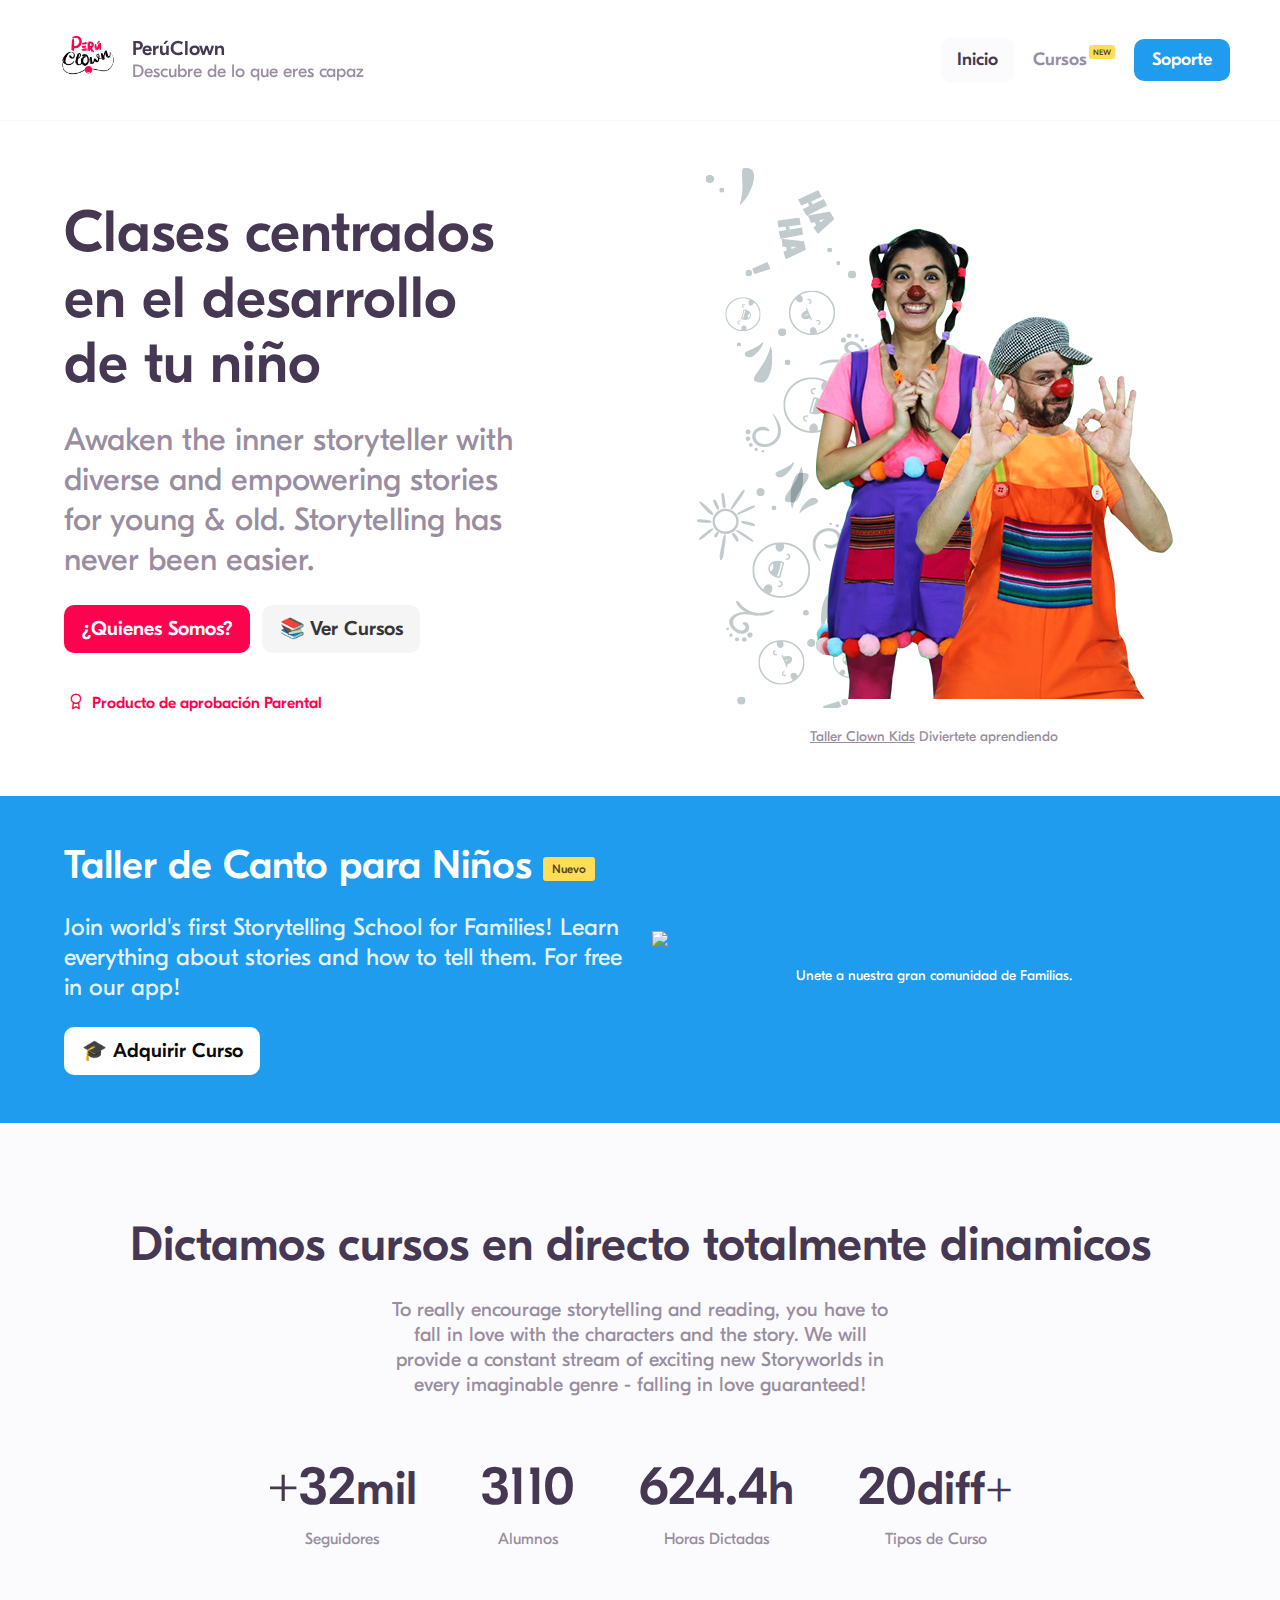
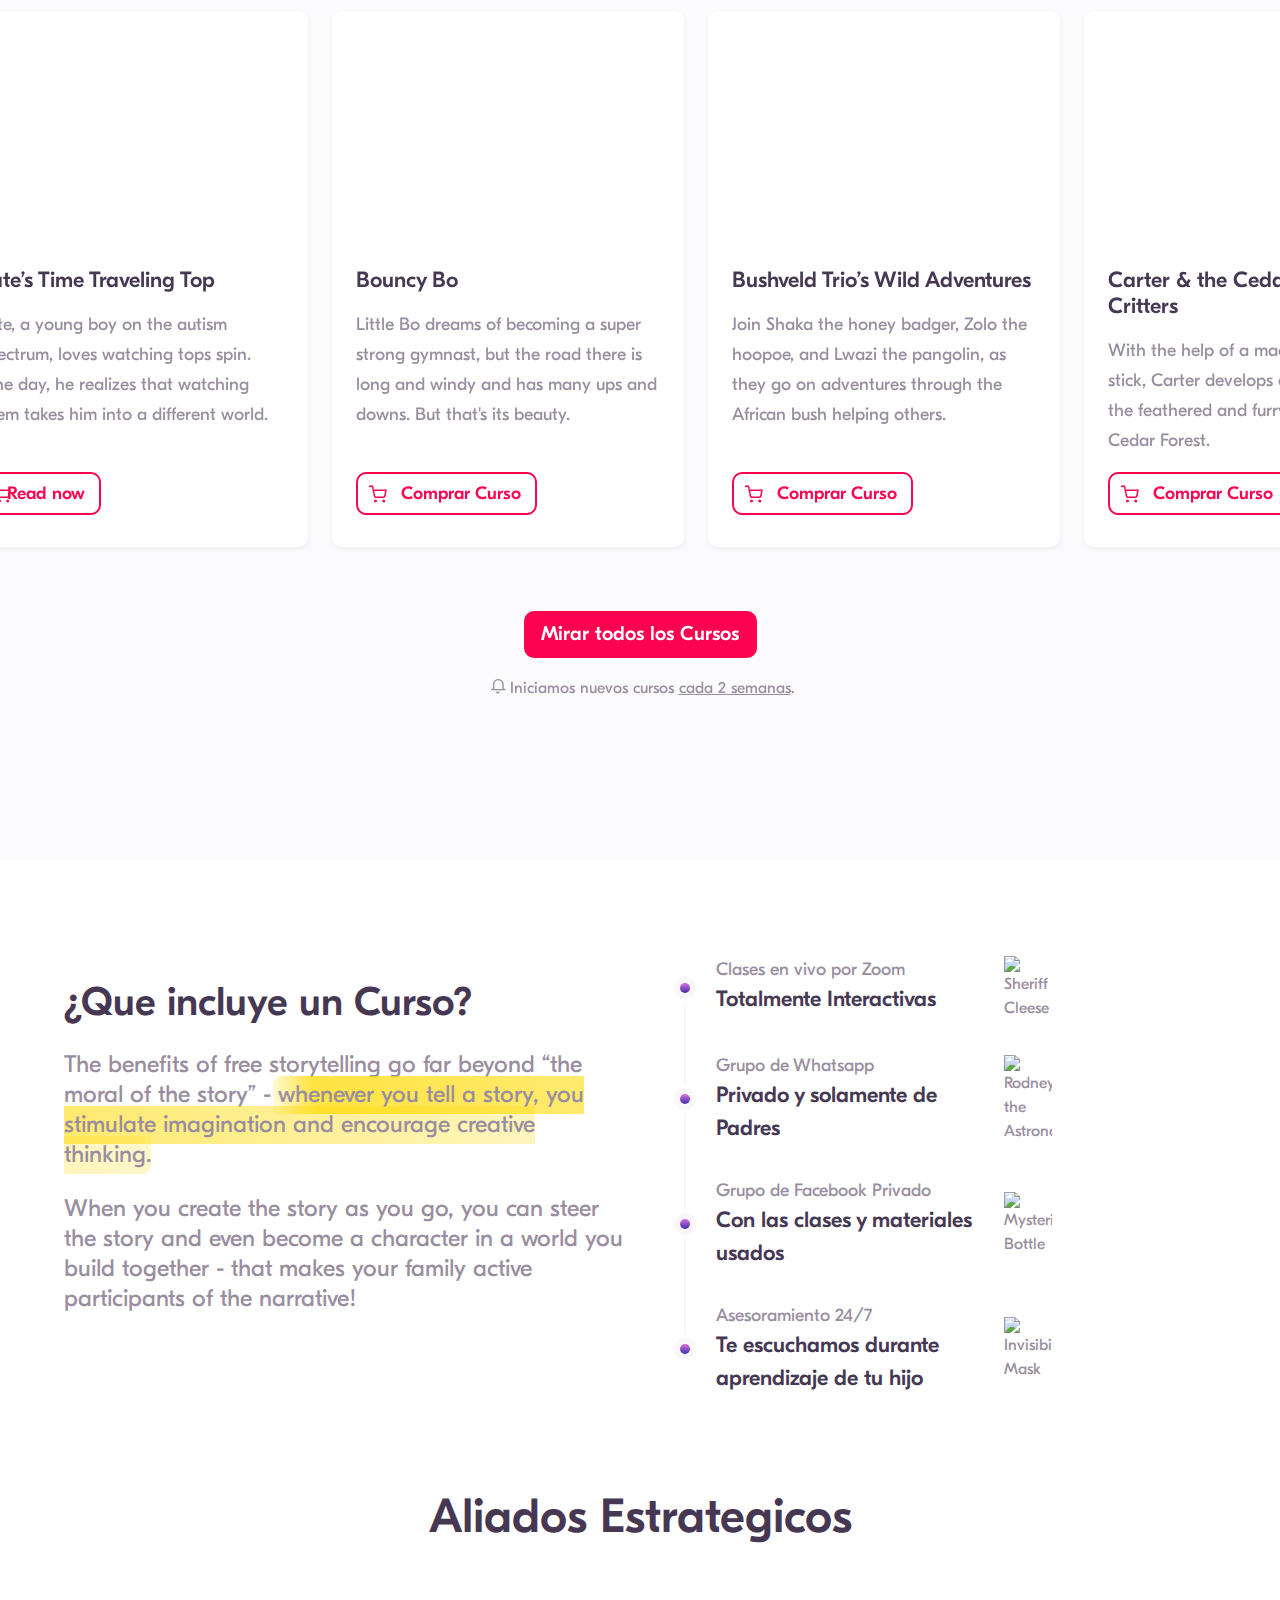
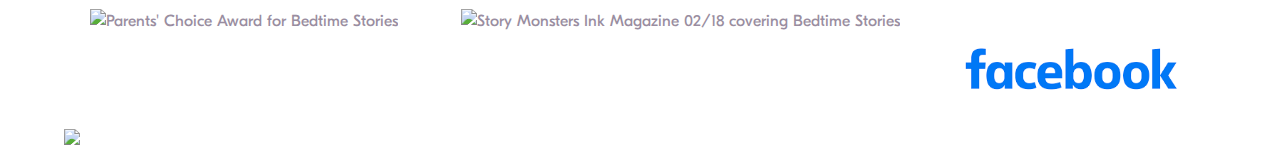
==== index.html @ 5231a55d "Peruclown Web Design 2" ====
<!DOCTYPE html>
<html lang="en">

<head>
    <meta charset="UTF-8">
    <meta name="viewport" content="width=device-width, initial-scale=1.0">
    <title>Document</title>
    <script defer src="https://use.fontawesome.com/releases/v5.14.0/js/all.js"></script>
    <link rel="stylesheet" href="https://cdn.jsdelivr.net/npm/bulma@0.9.1/css/bulma.min.css">
    <link rel="stylesheet" href="application-11ce26b2.css">
    <script dfer src="app.js"></script>
</head>

<body style="overflow-x:hidden;">
    <div class="app-container">
        <header class="app-header">
            <nav class="navbar">
                <div class="container">
                    <div class="navbar-brand">
                        <div class="navbar-item">
                            <a class="brand" href="/">
                                <div class="brand-icon">
                                    <img role="presentation" src="/lg2.png">
                                </div>
                                <div class="brand-content">
                                    <div class="brand-title">PerúClown</div>
                                    <div class="brand-subtitle">Descubre de lo que eres capaz</div>
                                </div>
                            </a>
                        </div>
                        <div class="navbar-burger burger" data-target="mainNav">
                            <span></span>
                            <span></span>
                            <span></span>
                        </div>
                    </div>
                    <div class="navbar-menu" id="mainNav">
                        <div class="navbar-end">
                            <a href="/" class="navbar-item is-active">Inicio</a>
                            <a class="navbar-item" style="margin-right: 30px;">Cursos
                                <span class="tag is-warning is-micro is-uppercase">New</span>
                            </a>
                            <a class="navbar-item button is-info">Soporte</a>
                        </div>
                    </div>
                </div>
            </nav>
        </header>
        <main class="app-content">
            <section class="section is-hero">
                <div class="container">
                    <div class="columns is-vcentered">
                        <div class="column is-6 is-5-fullhd is-offset-1-fullhd">
                            <div class="section-header">
                                <h1 class="title is-spaced">
                                    Clases centrados en el desarrollo
                                    <span class="is-hidden-touch"><br></span>
                                    de tu niño
                                </h1>
                                <h2 class="subtitle is-3">
                                    Awaken the inner storyteller with diverse and empowering stories for young & old.
                                    Storytelling has never been easier.
                                </h2>
                                <div class="field is-grouped">
                                    <div class="control">
                                        <a class="button is-primary is-medium" href="#">¿Quienes Somos?</a>
                                    </div>
                                    <div class="control">
                                        <a class="button is-light is-medium" href="/cursos">📚 Ver Cursos</a>
                                    </div>
                                </div>
                                <hr class="spacer is-1-5">
                                <a class="has-tint has-text-weight-semibold" target="_blank">
                                    <i class="icon icon-award"></i>
                                    <span>Producto de aprobación Parental</span>
                                </a>
                            </div>
                        </div>
                        <div class="column is-6">
                            <div class="section-media">
                                <img role="presentation"
                                    src="/imgs.png">
                                <p>
                                    <small>
                                        <a>
                                            <u>Taller Clown Kids</u>
                                        </a>
                                        Diviertete aprendiendo
                                    </small>
                                </p>
                            </div>
                        </div>

                    </div>
                </div>
            </section>
            <section class="hero section is-her is-info">
                <div class="container">
                    <div class="columns is-vcentered">
                        <div class="column is-6 is-5-fullhd is-offset-1-fullhd">
                            <div class="section-header">
                                <h2 class="title is-2 is-spaced">
                                    Taller de Canto para Niños
                                    <span class="tag is-warning">Nuevo</span>
                                </h2>
                                <h2 class="subtitle is-4">
                                    Join world's first Storytelling School for Families! Learn everything about stories
                                    and how to tell them. For free in our app!
                                </h2>
                                <div class="field is-grouped">
                                    <div class="control">
                                        <a class="button is-white is-medium" href="/school">🎓 Adquirir Curso</a>
                                    </div>
                                </div>
                            </div>
                        </div>
                        <div class="column is-6">
                            <div class="section-media">
                                <img class="full-width" role="presentation"
                                    src="https://getbedtimestories.com/assets/images/school/school-933bc224.svg?1588602936">
                                <p style="text-align: center;"> <small>Unete a nuestra gran comunidad de
                                        Familias.</small> </p>
                            </div>
                        </div>
                    </div>
                </div>
            </section>
            <section class="section is-library-teaser has-background is-medium">
                <div class="container">
                    <div class="section-header has-text-centered">
                        <h2 class="title is-1 is-spaced">
                            Dictamos cursos en directo totalmente dinamicos </h2>
                        <h3 class="subtitle is-5">
                            To really encourage storytelling and reading,
                            you have to fall in love with the characters and
                            the story. We will provide a constant stream of
                            exciting new Storyworlds in every imaginable genre
                            - falling in love guaranteed! </h3>
                        <div class="counter">
                            <div class="counter-item">
                                <div class="counter-number"> +32<small>mil</small>
                                </div>
                                <div class="counter-label"> Seguidores </div>
                            </div>
                            <div class="counter-item">
                                <div class="counter-number"> 3110<small></small>
                                </div>
                                <div class="counter-label"> Alumnos </div>
                            </div>
                            <div class="counter-item">
                                <div class="counter-number"> 624.4<small>h</small>
                                </div>
                                <div class="counter-label"> Horas Dictadas

                                </div>
                            </div>
                            <div class="counter-item">
                                <div class="counter-number"> 20<small>diff+</small>
                                </div>
                                <div class="counter-label">
                                    Tipos de Curso </div>
                            </div>
                        </div>
                    </div>
                </div>
                <div class="container is-fluid">
                    <div class="section-body" style="transform: translateX(-1.98977%);">
                        <div class="is-hidden-tablet">
                            <div class="columns is-mobile">
                                <div class="column is-6 is-flex">
                                    <div class="card is-storyworld">
                                        <a href="/library/tate-s-time-traveling-top" class="card-header">
                                            <div class="card-image"
                                                style="background-image: url(/assets/images/uploads/story_world/cover/20/large_3b710db6-f1d3-431b-afe0-ab6e51bfa0b5-bcea49c8.jpg?1588602936); ">
                                            </div>
                                        </a>
                                        <div class="card-body">
                                            <a href="/library/tate-s-time-traveling-top">
                                                <div class="card-title"> Tate’s Time Traveling Top </div>
                                            </a> </div>
                                    </div>
                                </div>
                                <div class="column is-6 is-flex">
                                    <div class="card is-storyworld">
                                        <a href="/library/bouncy-bo" class="card-header">
                                            <div class="card-image"
                                                style="background-image: url(/assets/images/uploads/story_world/cover/29/large_56d2be29-80c8-424d-9899-5e03bf65a1cd-10005b82.jpg?1588602936); ">
                                            </div>
                                        </a>
                                        <div class="card-body"> <a href="/library/bouncy-bo">
                                                <div class="card-title"> Bouncy Bo </div>
                                            </a> </div>
                                    </div>
                                </div>
                                <div class="column is-6 is-flex">
                                    <div class="card is-storyworld"> <a href="/library/bushveld-trio-s-wild-adventures"
                                            class="card-header">
                                            <div class="card-image"
                                                style="background-image: url(/assets/images/uploads/story_world/cover/27/large_5ef49b88-601b-4a44-bec7-4fd40db8c8ff-1f8c86fc.jpg?1588602936); ">
                                            </div>
                                        </a>
                                        <div class="card-body"> <a href="/library/bushveld-trio-s-wild-adventures">
                                                <div class="card-title"> Bushveld
                                                    Trio’s Wild Adventures </div>
                                            </a> </div>
                                    </div>
                                </div>
                                <div class="column is-6 is-flex">
                                    <div class="card is-storyworld"> <a href="/library/carter-the-cedar-forest-critters"
                                            class="card-header">
                                            <div class="card-image"
                                                style="background-image: url(/assets/images/uploads/story_world/cover/11/large_990b6d82-b572-43ac-9742-6fe6a1ee1e07-dffc86d0.jpg?1588602936); ">
                                            </div>
                                        </a>
                                        <div class="card-body"> <a href="/library/carter-the-cedar-forest-critters">
                                                <div class="card-title"> Carter &amp;
                                                    the Cedar Forest Critters </div>
                                            </a> </div>
                                    </div>
                                </div>
                                <div class="column is-6 is-flex">
                                    <div class="card is-storyworld"> <a href="/library/rowena-the-witch-doctor"
                                            class="card-header">
                                            <div class="card-image"
                                                style="background-image: url(/assets/images/uploads/story_world/cover/10/large_65e17b11-398b-4bba-bbae-2a9675b7e460-3f6a4168.jpg?1588602937); ">
                                            </div>
                                        </a>
                                        <div class="card-body"> <a href="/library/rowena-the-witch-doctor">
                                                <div class="card-title"> Rowena the
                                                    Witch Doctor </div>
                                            </a> </div>
                                    </div>
                                </div>
                                <div class="column is-6 is-flex">
                                    <div class="card is-storyworld"> <a href="/library/nikki-the-long-lost-treasure"
                                            class="card-header">
                                            <div class="card-image"
                                                style="background-image: url(/assets/images/uploads/story_world/cover/6/large_5b45e687-80f9-41a3-b57e-35d55147742a-44352848.jpg?1588602937); ">
                                            </div>
                                        </a>
                                        <div class="card-body"> <a href="/library/nikki-the-long-lost-treasure">
                                                <div class="card-title"> Nikki &amp;
                                                    the Long Lost Treasure </div>
                                            </a> </div>
                                    </div>
                                </div>
                                <div class="column is-6 is-flex">
                                    <div class="card is-storyworld"> <a href="/library/brenda-and-her-big-dog-duke"
                                            class="card-header">
                                            <div class="card-image"
                                                style="background-image: url(/assets/images/uploads/story_world/cover/18/large_ed44870a-9fd0-4bd9-8add-69da0aa1b52b-00a0bbdb.jpg?1588602937); ">
                                            </div>
                                        </a>
                                        <div class="card-body"> <a href="/library/brenda-and-her-big-dog-duke">
                                                <div class="card-title"> Brenda and her
                                                    Big Dog Duke </div>
                                            </a> </div>
                                    </div>
                                </div>
                                <div class="column is-6 is-flex">
                                    <div class="card is-storyworld"> <a href="/library/karlotta-the-knight"
                                            class="card-header">
                                            <div class="card-image"
                                                style="background-image: url(/assets/images/uploads/story_world/cover/2/large_a9ff10d3-a8c7-415f-9a54-ed318874e4b6-a5f5ed13.jpg?1588602937); ">
                                            </div>
                                        </a>
                                        <div class="card-body"> <a href="/library/karlotta-the-knight">
                                                <div class="card-title"> Karlotta the
                                                    Knight </div>
                                            </a> </div>
                                    </div>
                                </div>
                            </div>
                        </div>
                        <div class="is-hidden-mobile">
                            <div class="columns">
                                <div class="column is-5-tablet is-4-desktop is-3-fullhd is-flex">
                                    <div class="card is-storyworld"> <a href="/library/tate-s-time-traveling-top"
                                            class="card-header">
                                            <div class="card-image"
                                                style="background-image: url(/assets/images/uploads/story_world/cover/20/large_3b710db6-f1d3-431b-afe0-ab6e51bfa0b5-bcea49c8.jpg?1588602937); ">
                                            </div>
                                        </a>
                                        <div class="card-body"> <a href="/library/tate-s-time-traveling-top">
                                                <div class="card-title"> Tate’s
                                                    Time Traveling Top </div>
                                            </a>
                                            <div class="card-description">
                                                <p>Tate, a young boy on the
                                                    autism spectrum, loves
                                                    watching tops spin. One
                                                    day, he realizes that
                                                    watching them takes him
                                                    into a different world.</p>
                                            </div>
                                        </div>
                                        <div class="card-footer"> <a class="button is-primary is-outlined"
                                                href="/library/tate-s-time-traveling-top"><i class="icon icon-shopping-cart"></i>Read
                                                now</a> </div>
                                    </div>
                                </div>
                                <div class="column is-5-tablet is-4-desktop is-3-fullhd is-flex">
                                    <div class="card is-storyworld"> <a href="/library/bouncy-bo" class="card-header">
                                            <div class="card-image"
                                                style="background-image: url(/assets/images/uploads/story_world/cover/29/large_56d2be29-80c8-424d-9899-5e03bf65a1cd-10005b82.jpg?1588602937); ">
                                            </div>
                                        </a>
                                        <div class="card-body"> <a href="/library/bouncy-bo">
                                                <div class="card-title"> Bouncy
                                                    Bo </div>
                                            </a>
                                            <div class="card-description">
                                                <p>Little Bo dreams of becoming
                                                    a super strong gymnast, but
                                                    the road there is long and
                                                    windy and has many ups and
                                                    downs. But that's its
                                                    beauty.</p>
                                            </div>
                                        </div>
                                        <div class="card-footer"> <a class="button is-primary is-outlined"
                                            href="/library/bushveld-trio-s-wild-adventures"><i class="icon icon-shopping-cart" style="margin-right: 10px;"></i> Comprar Curso</a> </div>
                                   </div>
                                </div>
                                <div class="column is-5-tablet is-4-desktop is-3-fullhd is-flex">
                                    <div class="card is-storyworld"> <a href="/library/bushveld-trio-s-wild-adventures"
                                            class="card-header">
                                            <div class="card-image"
                                                style="background-image: url(/assets/images/uploads/story_world/cover/27/large_5ef49b88-601b-4a44-bec7-4fd40db8c8ff-1f8c86fc.jpg?1588602937); ">
                                            </div>
                                        </a>
                                        <div class="card-body"> <a href="/library/bushveld-trio-s-wild-adventures">
                                                <div class="card-title">
                                                    Bushveld Trio’s Wild
                                                    Adventures </div>
                                            </a>
                                            <div class="card-description">
                                                <p>Join Shaka the honey badger,
                                                    Zolo the hoopoe, and Lwazi
                                                    the pangolin, as they go on
                                                    adventures through the
                                                    African bush helping
                                                    others.</p>
                                            </div>
                                        </div>
                                        <div class="card-footer"> <a class="button is-primary is-outlined"
                                                href="/library/bushveld-trio-s-wild-adventures"><i class="icon icon-shopping-cart" style="margin-right: 10px;"></i> Comprar Curso</a> </div>
                                    </div>
                                </div>
                                <div class="column is-5-tablet is-4-desktop is-3-fullhd is-flex">
                                    <div class="card is-storyworld"> <a href="/library/carter-the-cedar-forest-critters"
                                            class="card-header">
                                            <div class="card-image"
                                                style="background-image: url(/assets/images/uploads/story_world/cover/11/large_990b6d82-b572-43ac-9742-6fe6a1ee1e07-dffc86d0.jpg?1588602937); ">
                                            </div>
                                        </a>
                                        <div class="card-body"> <a href="/library/carter-the-cedar-forest-critters">
                                                <div class="card-title"> Carter
                                                    &amp; the Cedar Forest
                                                    Critters </div>
                                            </a>
                                            <div class="card-description">
                                                <p>With the help of a magical
                                                    walking stick, Carter
                                                    develops a friendship with
                                                    the feathered and furry
                                                    critters of Cedar Forest.
                                                </p>
                                            </div>
                                        </div>
                                        <div class="card-footer"> <a class="button is-primary is-outlined"
                                            href="/library/bushveld-trio-s-wild-adventures"><i class="icon icon-shopping-cart" style="margin-right: 10px;"></i> Comprar Curso</a> </div>
                                </div>
                                </div>
                                <div class="column is-5-tablet is-4-desktop is-3-fullhd is-flex">
                                    <div class="card is-storyworld"> <a href="/library/rowena-the-witch-doctor"
                                            class="card-header">
                                            <div class="card-image"
                                                style="background-image: url(/assets/images/uploads/story_world/cover/10/large_65e17b11-398b-4bba-bbae-2a9675b7e460-3f6a4168.jpg?1588602937); ">
                                            </div>
                                        </a>
                                        <div class="card-body"> <a href="/library/rowena-the-witch-doctor">
                                                <div class="card-title"> Rowena
                                                    the Witch Doctor </div>
                                            </a>
                                            <div class="card-description">
                                                <p>What can Rowena do when
                                                    she’s the clumsiest
                                                    graduate of witch school?
                                                    Stumble into a magical new
                                                    job, of course!</p>
                                            </div>
                                        </div>
                                        <div class="card-footer"><a class="button is-primary is-outlined"
                                            href="/library/bushveld-trio-s-wild-adventures"><i class="icon icon-shopping-cart" style="margin-right: 10px;"></i> Comprar Curso</a> </div>
                                   </div>
                                </div>
                                <div class="column is-5-tablet is-4-desktop is-3-fullhd is-flex">
                                    <div class="card is-storyworld"> <a href="/library/nikki-the-long-lost-treasure"
                                            class="card-header">
                                            <div class="card-image"
                                                style="background-image: url(/assets/images/uploads/story_world/cover/6/large_5b45e687-80f9-41a3-b57e-35d55147742a-44352848.jpg?1588602937); ">
                                            </div>
                                        </a>
                                        <div class="card-body"> <a href="/library/nikki-the-long-lost-treasure">
                                                <div class="card-title"> Nikki
                                                    &amp; the Long Lost
                                                    Treasure </div>
                                            </a>
                                            <div class="card-description">
                                                <p>Nikki and Boltran search for
                                                    the long-lost treasures of
                                                    the old kingdom and neither
                                                    giants nor sea beasts can
                                                    stop them.</p>
                                            </div>
                                        </div>
                                        <div class="card-footer"> <a class="button is-primary is-outlined"
                                            href="/library/bushveld-trio-s-wild-adventures"><i class="icon icon-shopping-cart" style="margin-right: 10px;"></i> Comprar Curso</a> </div>
                                </div>
                                </div>
                                <div class="column is-5-tablet is-4-desktop is-3-fullhd is-flex">
                                    <div class="card is-storyworld"> <a href="/library/brenda-and-her-big-dog-duke"
                                            class="card-header">
                                            <div class="card-image"
                                                style="background-image: url(/assets/images/uploads/story_world/cover/18/large_ed44870a-9fd0-4bd9-8add-69da0aa1b52b-00a0bbdb.jpg?1588602937); ">
                                            </div>
                                        </a>
                                        <div class="card-body"> <a href="/library/brenda-and-her-big-dog-duke">
                                                <div class="card-title"> Brenda
                                                    and her Big Dog Duke </div>
                                            </a>
                                            <div class="card-description">
                                                <p>When Brenda's family moves
                                                    to the country, her wish
                                                    for a pet comes true. But
                                                    her big dog, Duke, is a bit
                                                    more than she can handle.
                                                </p>
                                            </div>
                                        </div>
                                        <div class="card-footer"><a class="button is-primary is-outlined"
                                            href="/library/bushveld-trio-s-wild-adventures"><i class="icon icon-shopping-cart" style="margin-right: 10px;"></i> Comprar Curso</a> </div>
                                 </div>
                                </div>
                                <div class="column is-5-tablet is-4-desktop is-3-fullhd is-flex">
                                    <div class="card is-storyworld"> <a href="/library/karlotta-the-knight"
                                            class="card-header">
                                            <div class="card-image"
                                                style="background-image: url(/assets/images/uploads/story_world/cover/2/large_a9ff10d3-a8c7-415f-9a54-ed318874e4b6-a5f5ed13.jpg?1588602937); ">
                                            </div>
                                        </a>
                                        <div class="card-body"> <a href="/library/karlotta-the-knight">
                                                <div class="card-title">
                                                    Karlotta the Knight </div>
                                            </a>
                                            <div class="card-description">
                                                <p>Lottie is the bravest knight
                                                    in the kingdom – but no one
                                                    must ever know. Girls are
                                                    princesses and wear pink
                                                    dresses, right?</p>
                                            </div>
                                        </div>
                                        <div class="card-footer"><a class="button is-primary is-outlined"
                                            href="/library/bushveld-trio-s-wild-adventures"><i class="icon icon-shopping-cart" style="margin-right: 10px;"></i> Comprar Curso</a> </div>
                              </div>
                                </div>
                            </div>
                        </div>
                    </div>
                </div>
                <div class="container">
                    <div class="section-footer has-text-centered"> <a class="button is-primary is-medium"
                            href="/cursos">Mirar todos los Cursos</a>
                        <hr class="spacer is-1">
                        <p> <i class="icon icon-bell"></i><span>Iniciamos
                                nuevos cursos <u>cada 2
                                    semanas</u>.</span> </p>
                    </div>
                </div>
            </section>
            <section class="section is-storybuilder is-medium">
                <div class="container">
                    <div class="columns is-centered">
                        <div class="column is-12 is-10-fullhd">
                            <div class="columns is-vcentered">
                                <div class="column is-6">
                                    <div class="section-header">
                                        <h2 class="title is-2 is-spaced"> ¿Que incluye un Curso? </h2>
                                        <h3 class="subtitle is-4"> The benefits of free storytelling go far beyond “the
                                            moral of the story” - <span class="has-highlight">whenever you tell a story,
                                                you stimulate imagination and encourage creative thinking</span>. </h3>
                                        <h3 class="subtitle is-4"> When you create the story as you go, you can steer
                                            the story and even become a character in a world you build together - that
                                            makes your family active participants of the narrative! </h3>
                                        <hr class="spacer is-2">
                                    </div>
                                </div>
                                <div class="column is-6">
                                    <div class="section-media">
                                        <div class="storybuilder">
                                            <div class="story-item">
                                                <div class="story-body">
                                                    <div class="story-caption"> Clases en vivo por Zoom </div>
                                                    <div class="story-subject"> Totalmente Interactivas </div>
                                                </div>
                                                <div class="story-icon"> <img alt="Sheriff Cleese"
                                                        src="https://excelldesign.co.uk/wp-content/uploads/2020/04/Zoom-App-Icon-2.png">
                                                </div>
                                            </div>
                                            <div class="story-item">
                                                <div class="story-body">
                                                    <div class="story-caption"> Grupo de Whatsapp </div>
                                                    <div class="story-subject"> Privado y solamente de Padres </div>
                                                </div>
                                                <div class="story-icon"> <img alt="Rodney the Astronaut"
                                                        src="https://www.kindpng.com/picc/m/74-747955_redes-sociales-logos-png-whatsapp-logo-png-transparent.png">
                                                </div>
                                            </div>
                                            <div class="story-item">
                                                <div class="story-body">
                                                    <div class="story-caption"> Grupo de Facebook Privado </div>
                                                    <div class="story-subject"> Con las clases y materiales usados </div>
                                                </div>
                                                <div class="story-icon"> <img alt="Mysterious Bottle"
                                                        src="https://pngimg.com/uploads/facebook_logos/facebook_logos_PNG19753.png">
                                                </div>
                                            </div>
                                            <div class="story-item">
                                                <div class="story-body">
                                                    <div class="story-caption"> Asesoramiento 24/7 </div>
                                                    <div class="story-subject"> Te escuchamos durante aprendizaje de tu hijo</div>
                                                </div>
                                                <div class="story-icon"> <img alt="Invisibility Mask"
                                                        src="https://encrypted-tbn0.gstatic.com/images?q=tbn:ANd9GcTqBlenYZcSx9pwz3qI9UbEdRH6mi_gDF5QJg&usqp=CAU">
                                                </div>
                                            </div>
                                       
                                        </div>
                                    </div>
                                </div>
                            </div>
                        </div>
                    </div>
                </div>
            </section>
            <div class="container">
                <div class="section-header has-text-centered">
                    <h2 class="title is-1 is-spaced"> Aliados Estrategicos </h2>
                </div>
                <div class="section-body has-text-centered">
                    <hr class="spacer is-4">
                    <div class="columns is-centered">
                        <div class="column is-12">
                            <div class="level is-mobile">
                                <div class="level-item"> <a
                                        href="http://www.parents-choice.org/product.cfm?product_id=35555"
                                        target="_blank"><img alt="Parents' Choice Award for Bedtime Stories"
                                            role="presentation"
                                            src="https://www.visa.com.pe/dam/VCOM/regional/lac/SPA/peru/dirige-tu-negocio/pequenas-medianas-empresas/vende-por-internet/culqi-400x225.jpg"></a>
                                </div>
                                <div class="level-item"> <a
                                        href="https://issuu.com/storymonstersink/docs/smi_2018_02_february_digital/30"
                                        target="_blank"><img
                                            alt="Story Monsters Ink Magazine 02/18 covering Bedtime Stories"
                                            role="presentation"
                                            src="https://www.bbva.com/wp-content/uploads/2019/04/Logo-BBVA.jpg"></a>
                                </div>
                                <div class="level-item"> <a href="https://www.producthunt.com/posts/bedtime-stories"
                                        target="_blank"><img alt="Bedtime Stories on Product Hunt" role="presentation"
                                            src="[data-uri]"></a>
                                </div>
                            </div>
                        </div>
                    </div>
                </div>
                <div class="section-media"> <img role="presentation"
                        src="/assets/images/icons/brenda-cat-4949b55e.png?1588602937"> </div>
            </div>
        </main>
    </div>
</body>

</html>
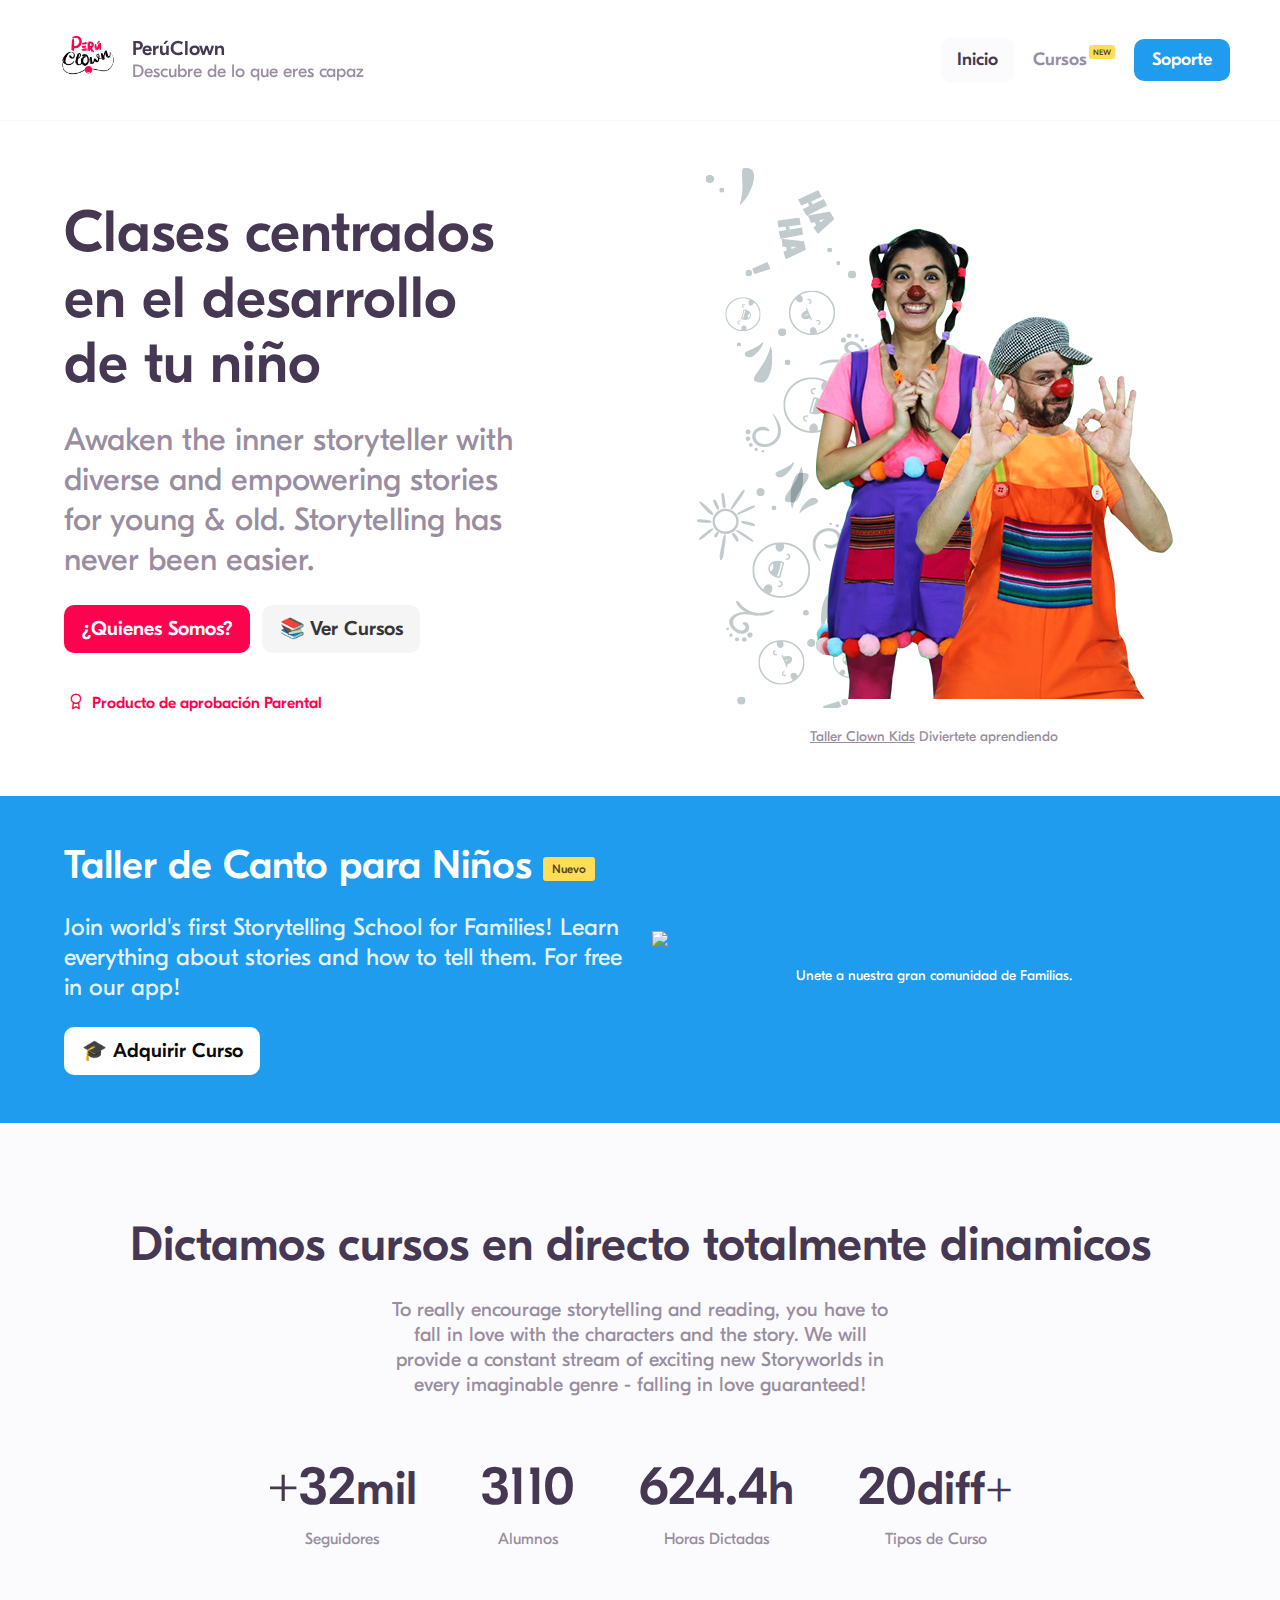
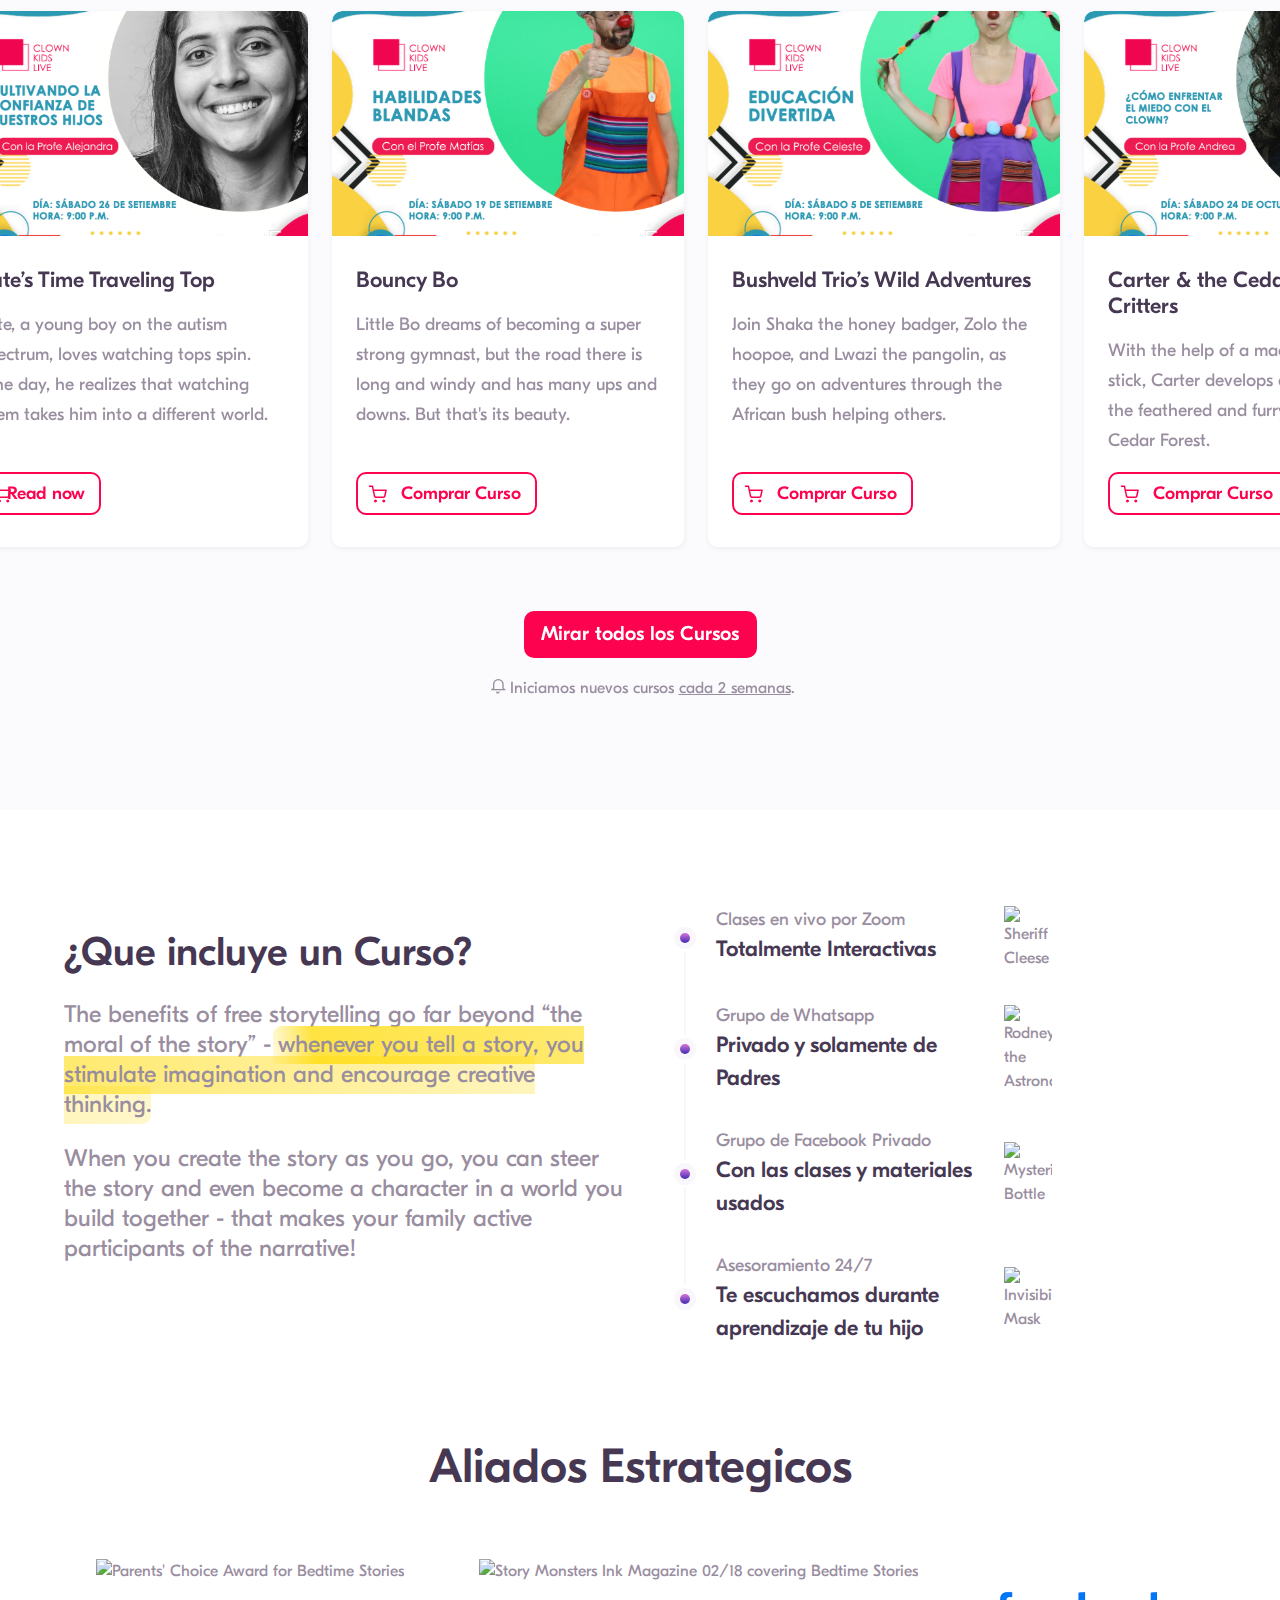
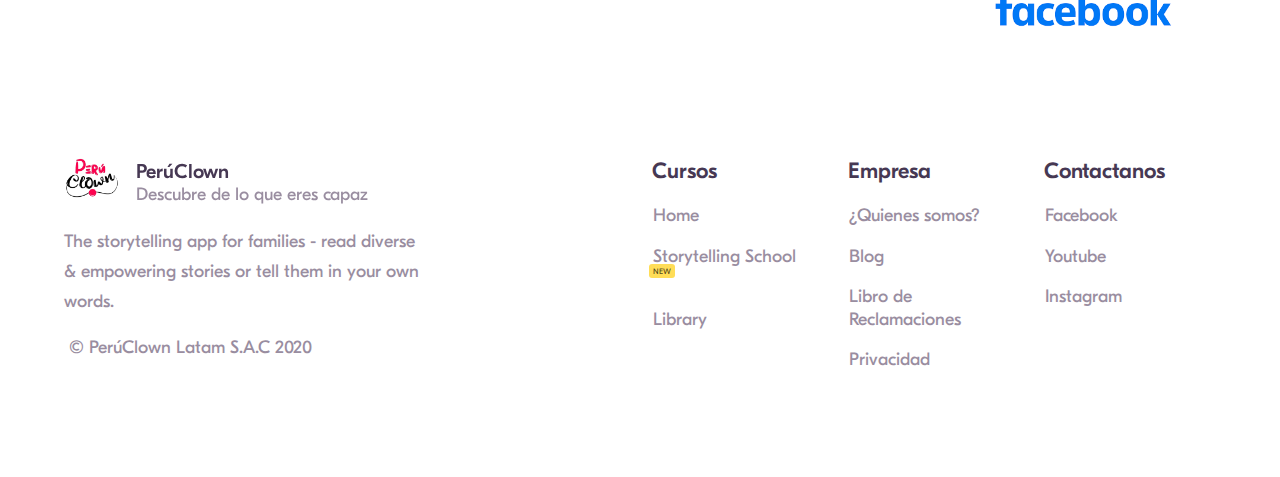
==== commit d9028470: "Version arreglada para mañana" ====
--- a/index.html
+++ b/index.html
@@ -20,7 +20,7 @@
                         <div class="navbar-item">
                             <a class="brand" href="/">
                                 <div class="brand-icon">
-                                    <img role="presentation" src="/lg2.png">
+                                    <img role="presentation" src="lg2.png">
                                 </div>
                                 <div class="brand-content">
                                     <div class="brand-title">PerúClown</div>
@@ -79,7 +79,7 @@
                         <div class="column is-6">
                             <div class="section-media">
                                 <img role="presentation"
-                                    src="/imgs.png">
+                                    src="imgs.png">
                                 <p>
                                     <small>
                                         <a>
@@ -171,7 +171,7 @@
                                     <div class="card is-storyworld">
                                         <a href="/library/tate-s-time-traveling-top" class="card-header">
                                             <div class="card-image"
-                                                style="background-image: url(/assets/images/uploads/story_world/cover/20/large_3b710db6-f1d3-431b-afe0-ab6e51bfa0b5-bcea49c8.jpg?1588602936); ">
+                                                style="background-image: url(assets/images/118708865_141399010969738_4580919723501368945_o.png); ">
                                             </div>
                                         </a>
                                         <div class="card-body">
@@ -184,7 +184,7 @@
                                     <div class="card is-storyworld">
                                         <a href="/library/bouncy-bo" class="card-header">
                                             <div class="card-image"
-                                                style="background-image: url(/assets/images/uploads/story_world/cover/29/large_56d2be29-80c8-424d-9899-5e03bf65a1cd-10005b82.jpg?1588602936); ">
+                                                style="background-image: url(assets/images/122664457_159469129162726_3687944194567639094_o.png); ">
                                             </div>
                                         </a>
                                         <div class="card-body"> <a href="/library/bouncy-bo">
@@ -196,7 +196,7 @@
                                     <div class="card is-storyworld"> <a href="/library/bushveld-trio-s-wild-adventures"
                                             class="card-header">
                                             <div class="card-image"
-                                                style="background-image: url(/assets/images/uploads/story_world/cover/27/large_5ef49b88-601b-4a44-bec7-4fd40db8c8ff-1f8c86fc.jpg?1588602936); ">
+                                                style="background-image: url(assets/images/121601533_157022339407405_5340468238148949990_o.png); ">
                                             </div>
                                         </a>
                                         <div class="card-body"> <a href="/library/bushveld-trio-s-wild-adventures">
@@ -209,7 +209,7 @@
                                     <div class="card is-storyworld"> <a href="/library/carter-the-cedar-forest-critters"
                                             class="card-header">
                                             <div class="card-image"
-                                                style="background-image: url(/assets/images/uploads/story_world/cover/11/large_990b6d82-b572-43ac-9742-6fe6a1ee1e07-dffc86d0.jpg?1588602936); ">
+                                                style="background-image: url(assets/images/120221972_149368130172826_1344539430131243226_o.png); ">
                                             </div>
                                         </a>
                                         <div class="card-body"> <a href="/library/carter-the-cedar-forest-critters">
@@ -222,7 +222,7 @@
                                     <div class="card is-storyworld"> <a href="/library/rowena-the-witch-doctor"
                                             class="card-header">
                                             <div class="card-image"
-                                                style="background-image: url(/assets/images/uploads/story_world/cover/10/large_65e17b11-398b-4bba-bbae-2a9675b7e460-3f6a4168.jpg?1588602937); ">
+                                                style="background-image: url(assets/images/119634718_145731673869805_4773035597365799908_o.png); ">
                                             </div>
                                         </a>
                                         <div class="card-body"> <a href="/library/rowena-the-witch-doctor">
@@ -235,7 +235,7 @@
                                     <div class="card is-storyworld"> <a href="/library/nikki-the-long-lost-treasure"
                                             class="card-header">
                                             <div class="card-image"
-                                                style="background-image: url(/assets/images/uploads/story_world/cover/6/large_5b45e687-80f9-41a3-b57e-35d55147742a-44352848.jpg?1588602937); ">
+                                                style="background-image: url(assets/images/118708865_141399010969738_4580919723501368945_o.png); ">
                                             </div>
                                         </a>
                                         <div class="card-body"> <a href="/library/nikki-the-long-lost-treasure">
@@ -248,7 +248,7 @@
                                     <div class="card is-storyworld"> <a href="/library/brenda-and-her-big-dog-duke"
                                             class="card-header">
                                             <div class="card-image"
-                                                style="background-image: url(/assets/images/uploads/story_world/cover/18/large_ed44870a-9fd0-4bd9-8add-69da0aa1b52b-00a0bbdb.jpg?1588602937); ">
+                                                style="background-image: url(assets/images/122664457_159469129162726_3687944194567639094_o.png); ">
                                             </div>
                                         </a>
                                         <div class="card-body"> <a href="/library/brenda-and-her-big-dog-duke">
@@ -261,7 +261,7 @@
                                     <div class="card is-storyworld"> <a href="/library/karlotta-the-knight"
                                             class="card-header">
                                             <div class="card-image"
-                                                style="background-image: url(/assets/images/uploads/story_world/cover/2/large_a9ff10d3-a8c7-415f-9a54-ed318874e4b6-a5f5ed13.jpg?1588602937); ">
+                                                style="background-image: url(assets/images/121601533_157022339407405_5340468238148949990_o.png); ">
                                             </div>
                                         </a>
                                         <div class="card-body"> <a href="/library/karlotta-the-knight">
@@ -278,7 +278,7 @@
                                     <div class="card is-storyworld"> <a href="/library/tate-s-time-traveling-top"
                                             class="card-header">
                                             <div class="card-image"
-                                                style="background-image: url(/assets/images/uploads/story_world/cover/20/large_3b710db6-f1d3-431b-afe0-ab6e51bfa0b5-bcea49c8.jpg?1588602937); ">
+                                                style="background-image: url(assets/images/120221972_149368130172826_1344539430131243226_o.png); ">
                                             </div>
                                         </a>
                                         <div class="card-body"> <a href="/library/tate-s-time-traveling-top">
@@ -302,7 +302,7 @@
                                 <div class="column is-5-tablet is-4-desktop is-3-fullhd is-flex">
                                     <div class="card is-storyworld"> <a href="/library/bouncy-bo" class="card-header">
                                             <div class="card-image"
-                                                style="background-image: url(/assets/images/uploads/story_world/cover/29/large_56d2be29-80c8-424d-9899-5e03bf65a1cd-10005b82.jpg?1588602937); ">
+                                                style="background-image: url(assets/images/119634718_145731673869805_4773035597365799908_o.png); ">
                                             </div>
                                         </a>
                                         <div class="card-body"> <a href="/library/bouncy-bo">
@@ -326,7 +326,7 @@
                                     <div class="card is-storyworld"> <a href="/library/bushveld-trio-s-wild-adventures"
                                             class="card-header">
                                             <div class="card-image"
-                                                style="background-image: url(/assets/images/uploads/story_world/cover/27/large_5ef49b88-601b-4a44-bec7-4fd40db8c8ff-1f8c86fc.jpg?1588602937); ">
+                                                style="background-image: url(assets/images/118708865_141399010969738_4580919723501368945_o.png); ">
                                             </div>
                                         </a>
                                         <div class="card-body"> <a href="/library/bushveld-trio-s-wild-adventures">
@@ -351,7 +351,7 @@
                                     <div class="card is-storyworld"> <a href="/library/carter-the-cedar-forest-critters"
                                             class="card-header">
                                             <div class="card-image"
-                                                style="background-image: url(/assets/images/uploads/story_world/cover/11/large_990b6d82-b572-43ac-9742-6fe6a1ee1e07-dffc86d0.jpg?1588602937); ">
+                                                style="background-image: url(assets/images/122664457_159469129162726_3687944194567639094_o.png); ">
                                             </div>
                                         </a>
                                         <div class="card-body"> <a href="/library/carter-the-cedar-forest-critters">
@@ -376,7 +376,7 @@
                                     <div class="card is-storyworld"> <a href="/library/rowena-the-witch-doctor"
                                             class="card-header">
                                             <div class="card-image"
-                                                style="background-image: url(/assets/images/uploads/story_world/cover/10/large_65e17b11-398b-4bba-bbae-2a9675b7e460-3f6a4168.jpg?1588602937); ">
+                                                style="background-image: url(assets/images/121601533_157022339407405_5340468238148949990_o.png); ">
                                             </div>
                                         </a>
                                         <div class="card-body"> <a href="/library/rowena-the-witch-doctor">
@@ -399,7 +399,7 @@
                                     <div class="card is-storyworld"> <a href="/library/nikki-the-long-lost-treasure"
                                             class="card-header">
                                             <div class="card-image"
-                                                style="background-image: url(/assets/images/uploads/story_world/cover/6/large_5b45e687-80f9-41a3-b57e-35d55147742a-44352848.jpg?1588602937); ">
+                                                style="background-image: url(assets/images/120221972_149368130172826_1344539430131243226_o.png); ">
                                             </div>
                                         </a>
                                         <div class="card-body"> <a href="/library/nikki-the-long-lost-treasure">
@@ -423,7 +423,7 @@
                                     <div class="card is-storyworld"> <a href="/library/brenda-and-her-big-dog-duke"
                                             class="card-header">
                                             <div class="card-image"
-                                                style="background-image: url(/assets/images/uploads/story_world/cover/18/large_ed44870a-9fd0-4bd9-8add-69da0aa1b52b-00a0bbdb.jpg?1588602937); ">
+                                                style="background-image: url(assets/images/119634718_145731673869805_4773035597365799908_o.png); ">
                                             </div>
                                         </a>
                                         <div class="card-body"> <a href="/library/brenda-and-her-big-dog-duke">
@@ -447,7 +447,7 @@
                                     <div class="card is-storyworld"> <a href="/library/karlotta-the-knight"
                                             class="card-header">
                                             <div class="card-image"
-                                                style="background-image: url(/assets/images/uploads/story_world/cover/2/large_a9ff10d3-a8c7-415f-9a54-ed318874e4b6-a5f5ed13.jpg?1588602937); ">
+                                                style="background-image: url(assets/images/118708865_141399010969738_4580919723501368945_o.png); ">
                                             </div>
                                         </a>
                                         <div class="card-body"> <a href="/library/karlotta-the-knight">
@@ -470,7 +470,7 @@
                         </div>
                     </div>
                 </div>
-                <div class="container">
+                <div class="container" style="margin-bottom: -50px;">
                     <div class="section-footer has-text-centered"> <a class="button is-primary is-medium"
                             href="/cursos">Mirar todos los Cursos</a>
                         <hr class="spacer is-1">
@@ -480,7 +480,7 @@
                     </div>
                 </div>
             </section>
-            <section class="section is-storybuilder is-medium">
+            <section class="section is-storybuilder is-medium" >
                 <div class="container">
                     <div class="columns is-centered">
                         <div class="column is-12 is-10-fullhd">
@@ -553,7 +553,7 @@
                     <hr class="spacer is-4">
                     <div class="columns is-centered">
                         <div class="column is-12">
-                            <div class="level is-mobile">
+                            <div class="level is-mobile" style="overflow-x:auto">
                                 <div class="level-item"> <a
                                         href="http://www.parents-choice.org/product.cfm?product_id=35555"
                                         target="_blank"><img alt="Parents' Choice Award for Bedtime Stories"
@@ -575,10 +575,73 @@
                         </div>
                     </div>
                 </div>
-                <div class="section-media"> <img role="presentation"
-                        src="/assets/images/icons/brenda-cat-4949b55e.png?1588602937"> </div>
             </div>
         </main>
+        <footer class="app-footer section is-medium">
+            <div class="container">
+                <div class="columns">
+                    <div class="column is-5 is-4-widescreen">
+                        <div class="summary"> <a class="brand" href="/">
+                                <div class="brand-icon"> <img alt="Bedtime Stories" role="presentation"
+                                        src="lg2.png""> </div>
+                                <div class="brand-content">
+                                    <div class="brand-title"> PerúClown </div>
+                                    <div class="brand-subtitle"> Descubre de lo que eres capaz </div>
+                                </div>
+                            </a>
+                            <hr class="spacer is-1">
+                            <p> The storytelling app for families - read diverse &amp; empowering stories or tell them
+                                in your own words. </p>
+                            <hr class="spacer is-1"><a
+                                href="https://itunes.apple.com/us/app/bedtime-stories-read-tell/id1231933548"
+                                class="app-store-badge" target="_blank"></a>
+                            ©
+                                PerúClown Latam S.A.C 2020</a>
+                        </div>
+                    </div>
+                    <div class="column is-7 is-6-widescreen is-offset-2-widescreen">
+                        <div class="columns">
+                            <div class="column is-4">
+                                <div class="menu">
+                                    <p class="menu-label"> Cursos </p>
+                                    <ul class="menu-list">
+                                        <li> <a href="/">Home</a> </li>
+                                        <li> <a href="/school">Storytelling School <span
+                                                    class="tag is-warning is-micro is-uppercase">New</span></a> </li>
+                                        <li> <a href="/library">Library</a> </li>
+                                    </ul>
+                                </div>
+                            </div>
+                            <div class="column is-4">
+                                <div class="menu">
+                                    <p class="menu-label"> Empresa </p>
+                                    <ul class="menu-list">
+                                        <li> <a href="/about-us">¿Quienes somos?</a> </li>
+                                        <li> <a href="https://medium.com/bedtime-stories-blog">Blog</a> </li>
+                                        <li> <a href="/about-us#downloads">Libro de Reclamaciones</a> </li>
+                                        <li> <a href="/privacy">Privacidad</a> </li>
+                                    </ul>
+                                </div>
+                            </div>
+                            <div class="column is-4">
+                                <div class="menu">
+                                    <p class="menu-label"> Contactanos </p>
+                                    <ul class="menu-list">
+                                        <li><a href="https://facebook.com/getbedtimestories" target="_blank"> <i class="fab fa-facebook"></i> Facebook</a>
+                                        </li>
+                                        <li><a href="https://messenger.com/t/1180441035357755" target="_blank"> <i class="fab fa-youtube"></i> Youtube</a>
+                                        </li>
+                                        <li><a href="https://instagram.com/getbedtimestories" target="_blank"><i class="fab fa-instagram"></i> Instagram</a>
+                                        </li>
+                                        
+                                    </ul>
+                                </div>
+                            </div>
+                        </div>
+                    </div>
+                </div>
+            </div>
+        </footer>
     </div>
 </body>
 
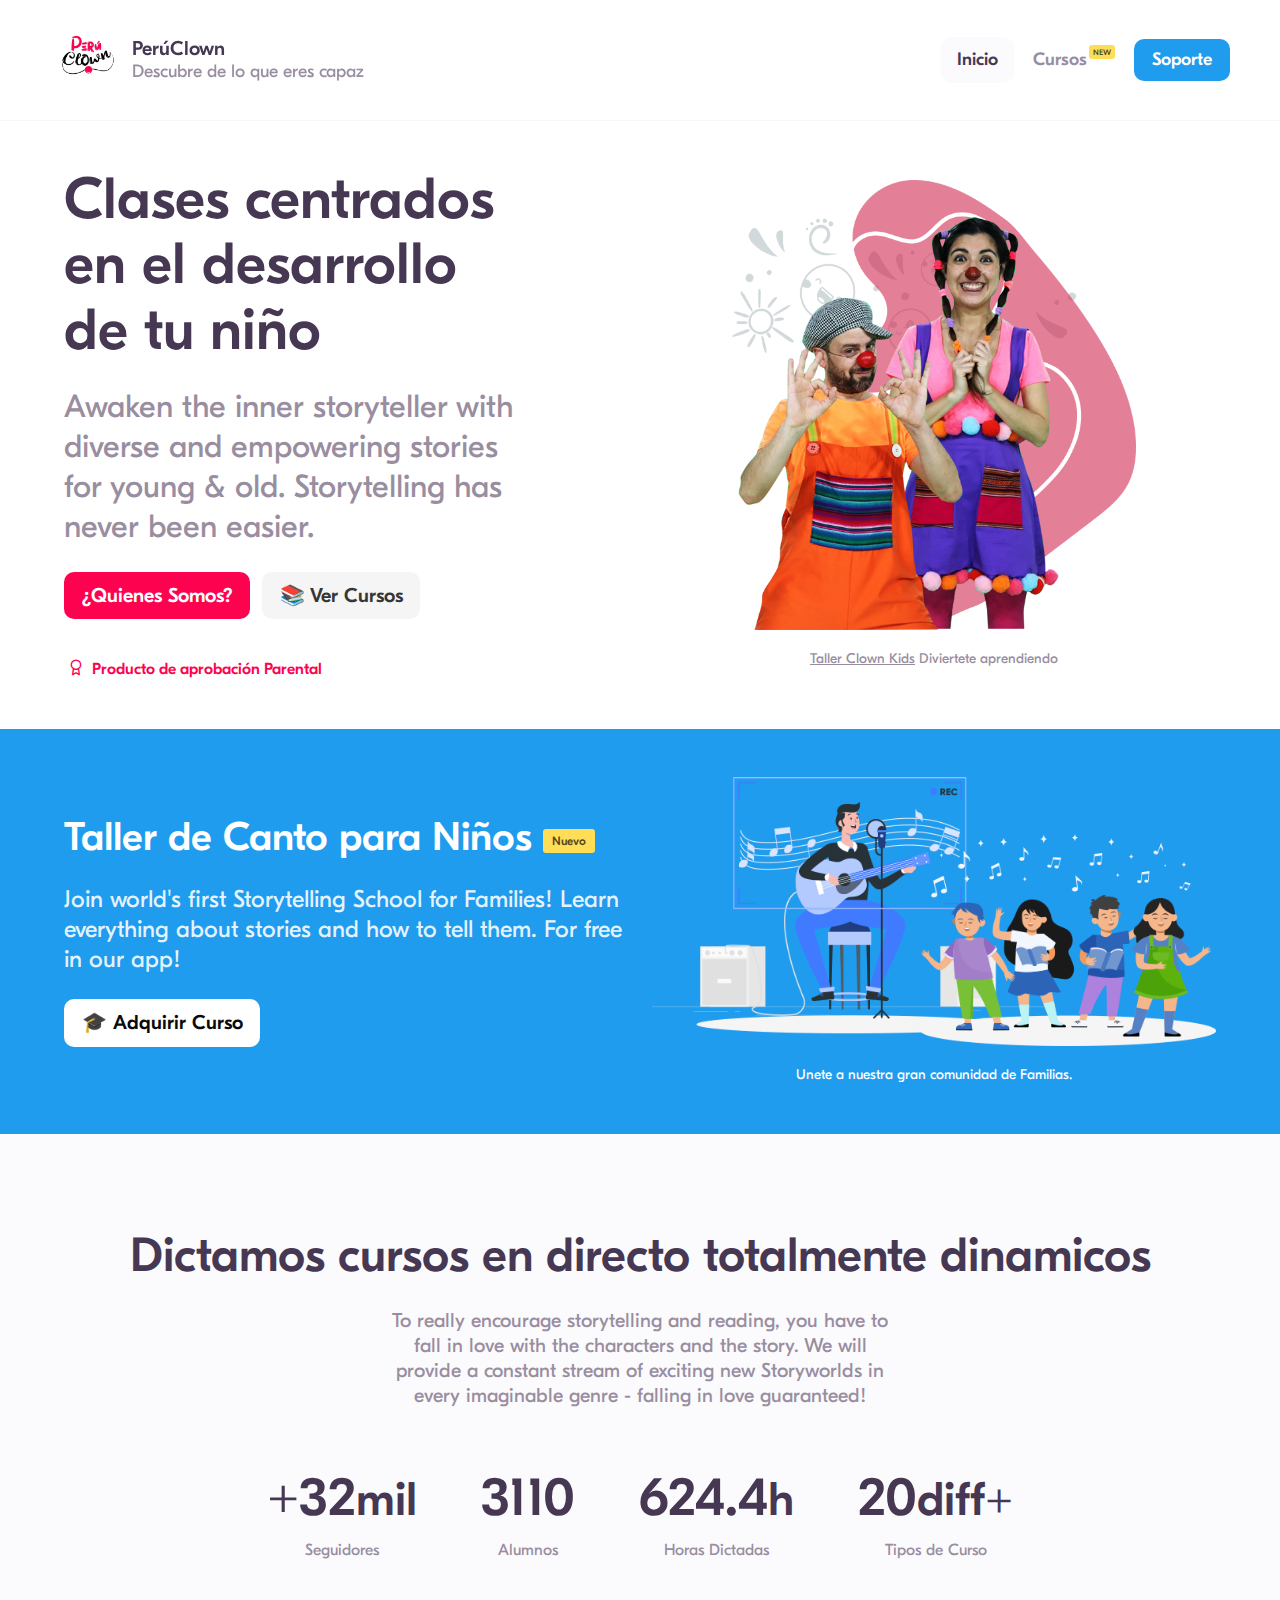
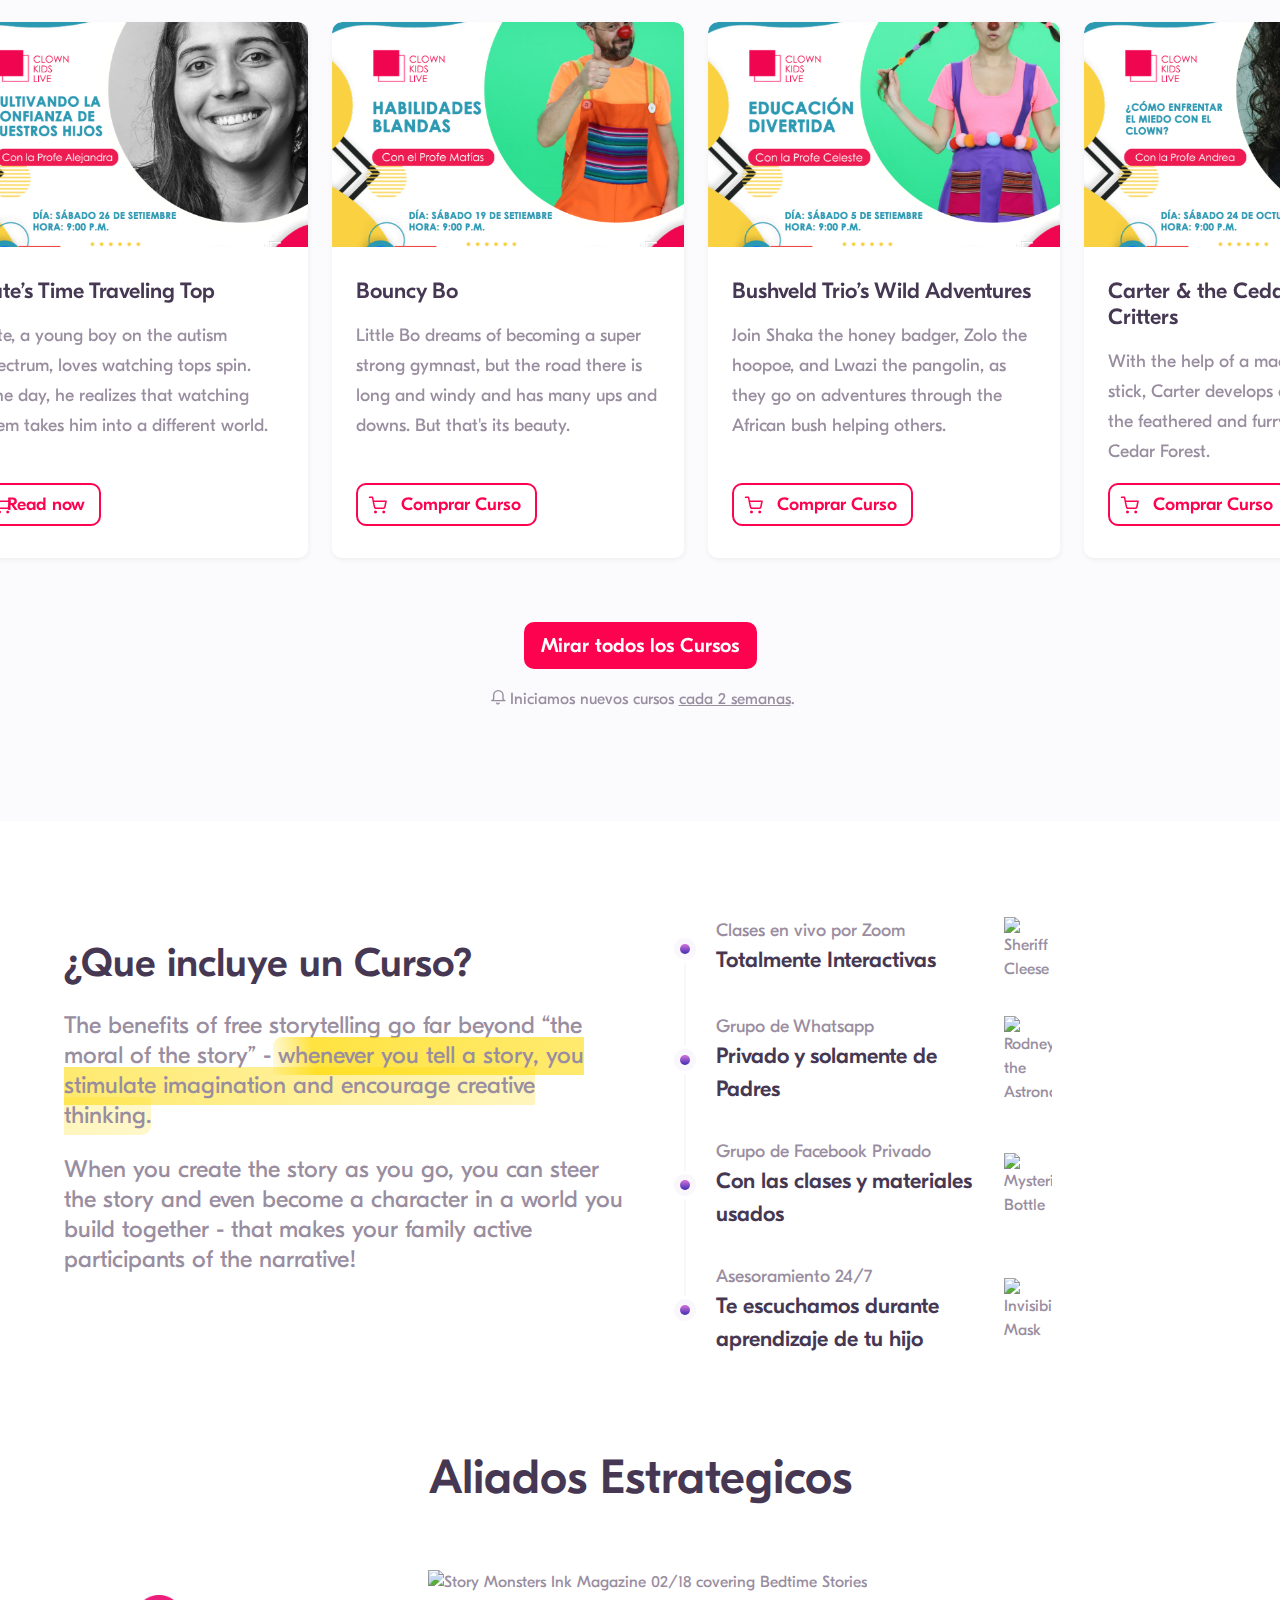
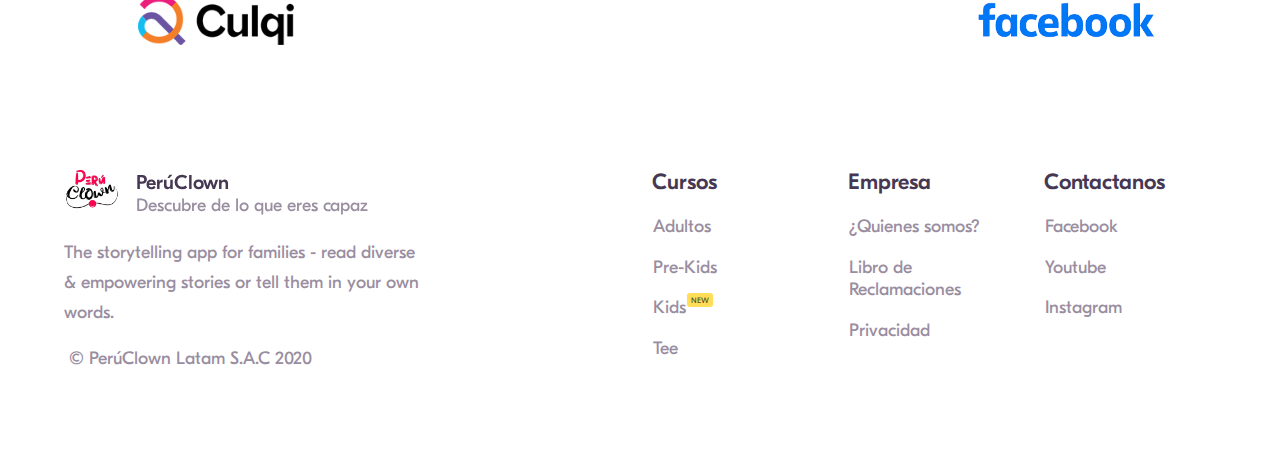
==== commit d830a44e: "Añadiendo Pagina Cursos" ====
--- a/index.html
+++ b/index.html
@@ -4,11 +4,12 @@
 <head>
     <meta charset="UTF-8">
     <meta name="viewport" content="width=device-width, initial-scale=1.0">
-    <title>Document</title>
+    <title>PerúClown - Cursos en Vivo</title>
     <script defer src="https://use.fontawesome.com/releases/v5.14.0/js/all.js"></script>
     <link rel="stylesheet" href="https://cdn.jsdelivr.net/npm/bulma@0.9.1/css/bulma.min.css">
     <link rel="stylesheet" href="application-11ce26b2.css">
     <script dfer src="app.js"></script>
+    <link rel="icon" href="icon.png" >
 </head>
 
 <body style="overflow-x:hidden;">
@@ -37,7 +38,7 @@
                     <div class="navbar-menu" id="mainNav">
                         <div class="navbar-end">
                             <a href="/" class="navbar-item is-active">Inicio</a>
-                            <a class="navbar-item" style="margin-right: 30px;">Cursos
+                            <a href="/cursos.html" class="navbar-item" style="margin-right: 30px;">Cursos
                                 <span class="tag is-warning is-micro is-uppercase">New</span>
                             </a>
                             <a class="navbar-item button is-info">Soporte</a>
@@ -78,8 +79,8 @@
                         </div>
                         <div class="column is-6">
                             <div class="section-media">
-                                <img role="presentation"
-                                    src="imgs.png">
+                                <img role="presentation" style="max-height: 450px;"
+                                    src="assets/images/personas.png">
                                 <p>
                                     <small>
                                         <a>
@@ -117,7 +118,7 @@
                         <div class="column is-6">
                             <div class="section-media">
                                 <img class="full-width" role="presentation"
-                                    src="https://getbedtimestories.com/assets/images/school/school-933bc224.svg?1588602936">
+                                    src="assets/images/personas-canto.png">
                                 <p style="text-align: center;"> <small>Unete a nuestra gran comunidad de
                                         Familias.</small> </p>
                             </div>
@@ -556,9 +557,9 @@
                             <div class="level is-mobile" style="overflow-x:auto">
                                 <div class="level-item"> <a
                                         href="http://www.parents-choice.org/product.cfm?product_id=35555"
-                                        target="_blank"><img alt="Parents' Choice Award for Bedtime Stories"
+                                        target="_blank"><img style="padding:25px" alt="Parents' Choice Award for Bedtime Stories"
                                             role="presentation"
-                                            src="https://www.visa.com.pe/dam/VCOM/regional/lac/SPA/peru/dirige-tu-negocio/pequenas-medianas-empresas/vende-por-internet/culqi-400x225.jpg"></a>
+                                            src="assets/images/culqi.png"></a>
                                 </div>
                                 <div class="level-item"> <a
                                         href="https://issuu.com/storymonstersink/docs/smi_2018_02_february_digital/30"
@@ -605,10 +606,11 @@
                                 <div class="menu">
                                     <p class="menu-label"> Cursos </p>
                                     <ul class="menu-list">
-                                        <li> <a href="/">Home</a> </li>
-                                        <li> <a href="/school">Storytelling School <span
+                                        <li> <a href="/">Adultos</a> </li>
+                                        <li> <a href="/">Pre-Kids</a> </li>
+                                        <li> <a href="/school">Kids <span
                                                     class="tag is-warning is-micro is-uppercase">New</span></a> </li>
-                                        <li> <a href="/library">Library</a> </li>
+                                        <li> <a href="/library">Tee</a> </li>
                                     </ul>
                                 </div>
                             </div>
@@ -617,7 +619,6 @@
                                     <p class="menu-label"> Empresa </p>
                                     <ul class="menu-list">
                                         <li> <a href="/about-us">¿Quienes somos?</a> </li>
-                                        <li> <a href="https://medium.com/bedtime-stories-blog">Blog</a> </li>
                                         <li> <a href="/about-us#downloads">Libro de Reclamaciones</a> </li>
                                         <li> <a href="/privacy">Privacidad</a> </li>
                                     </ul>
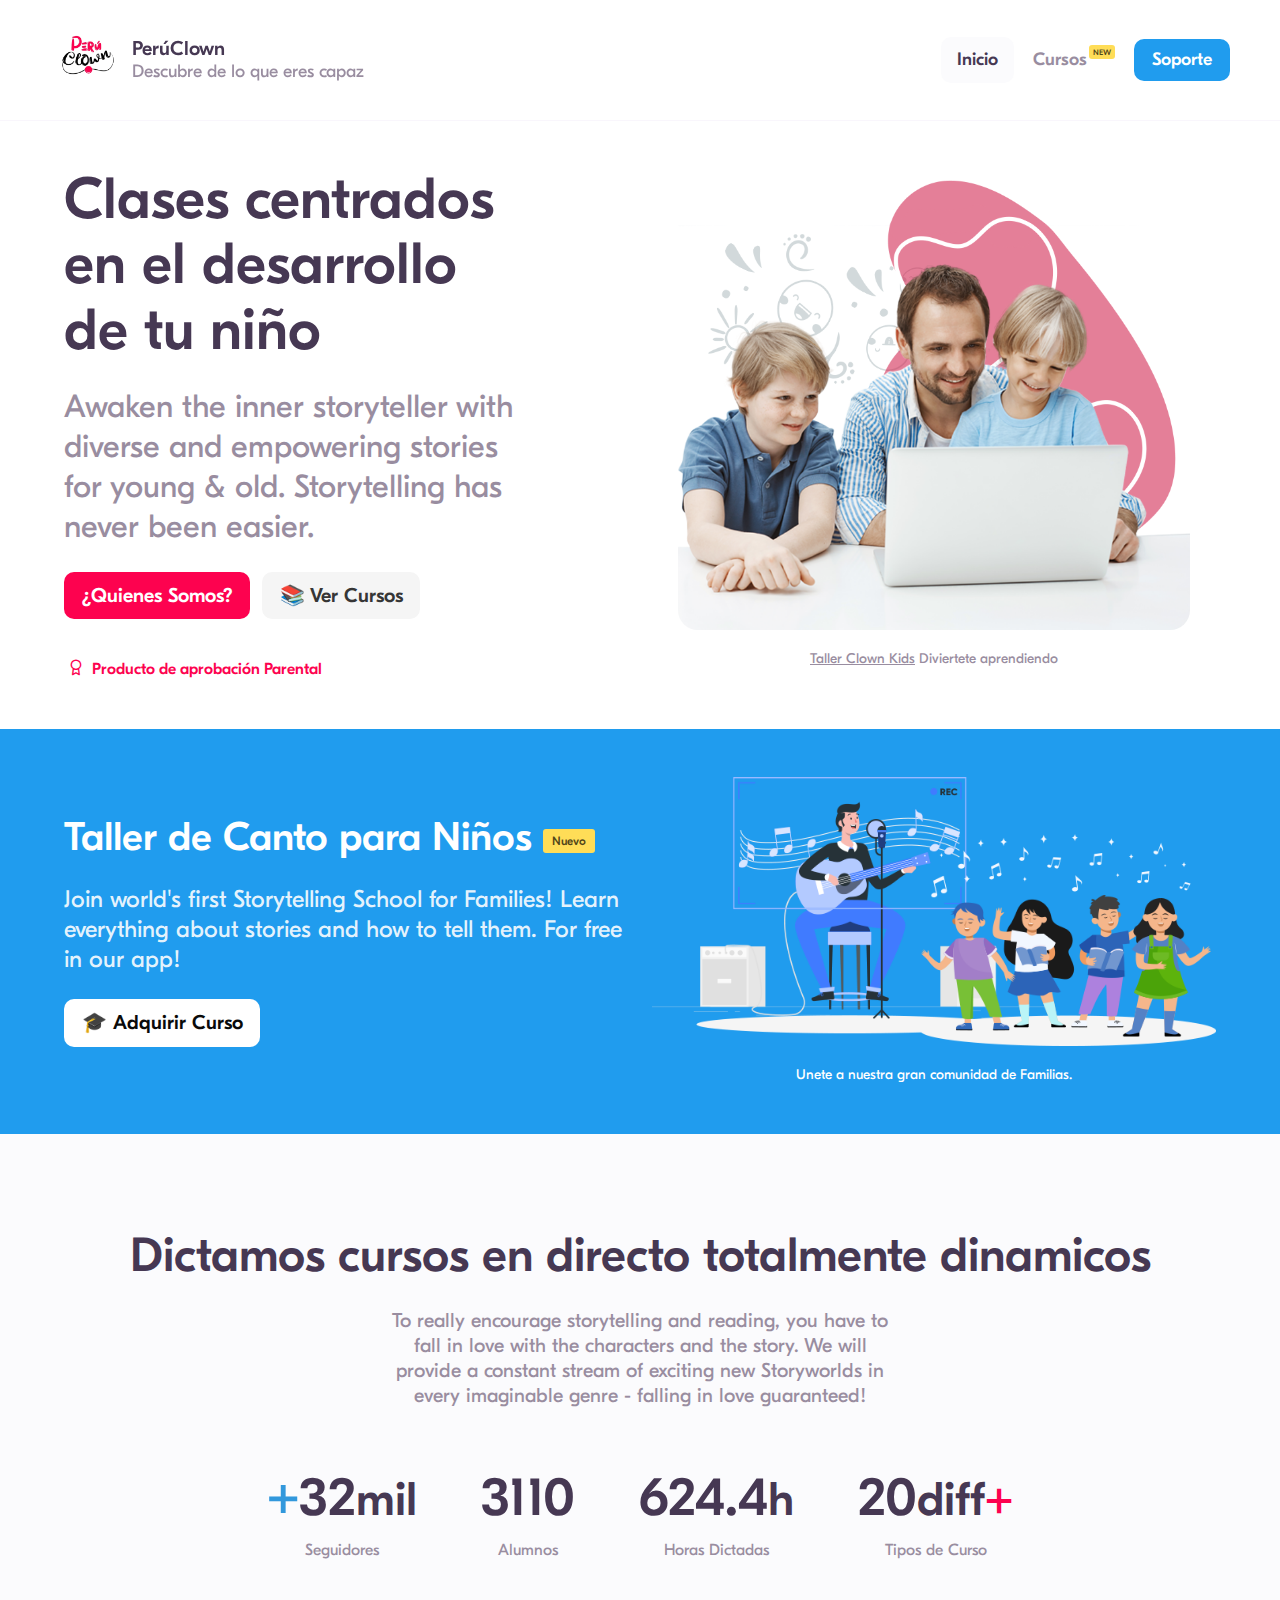
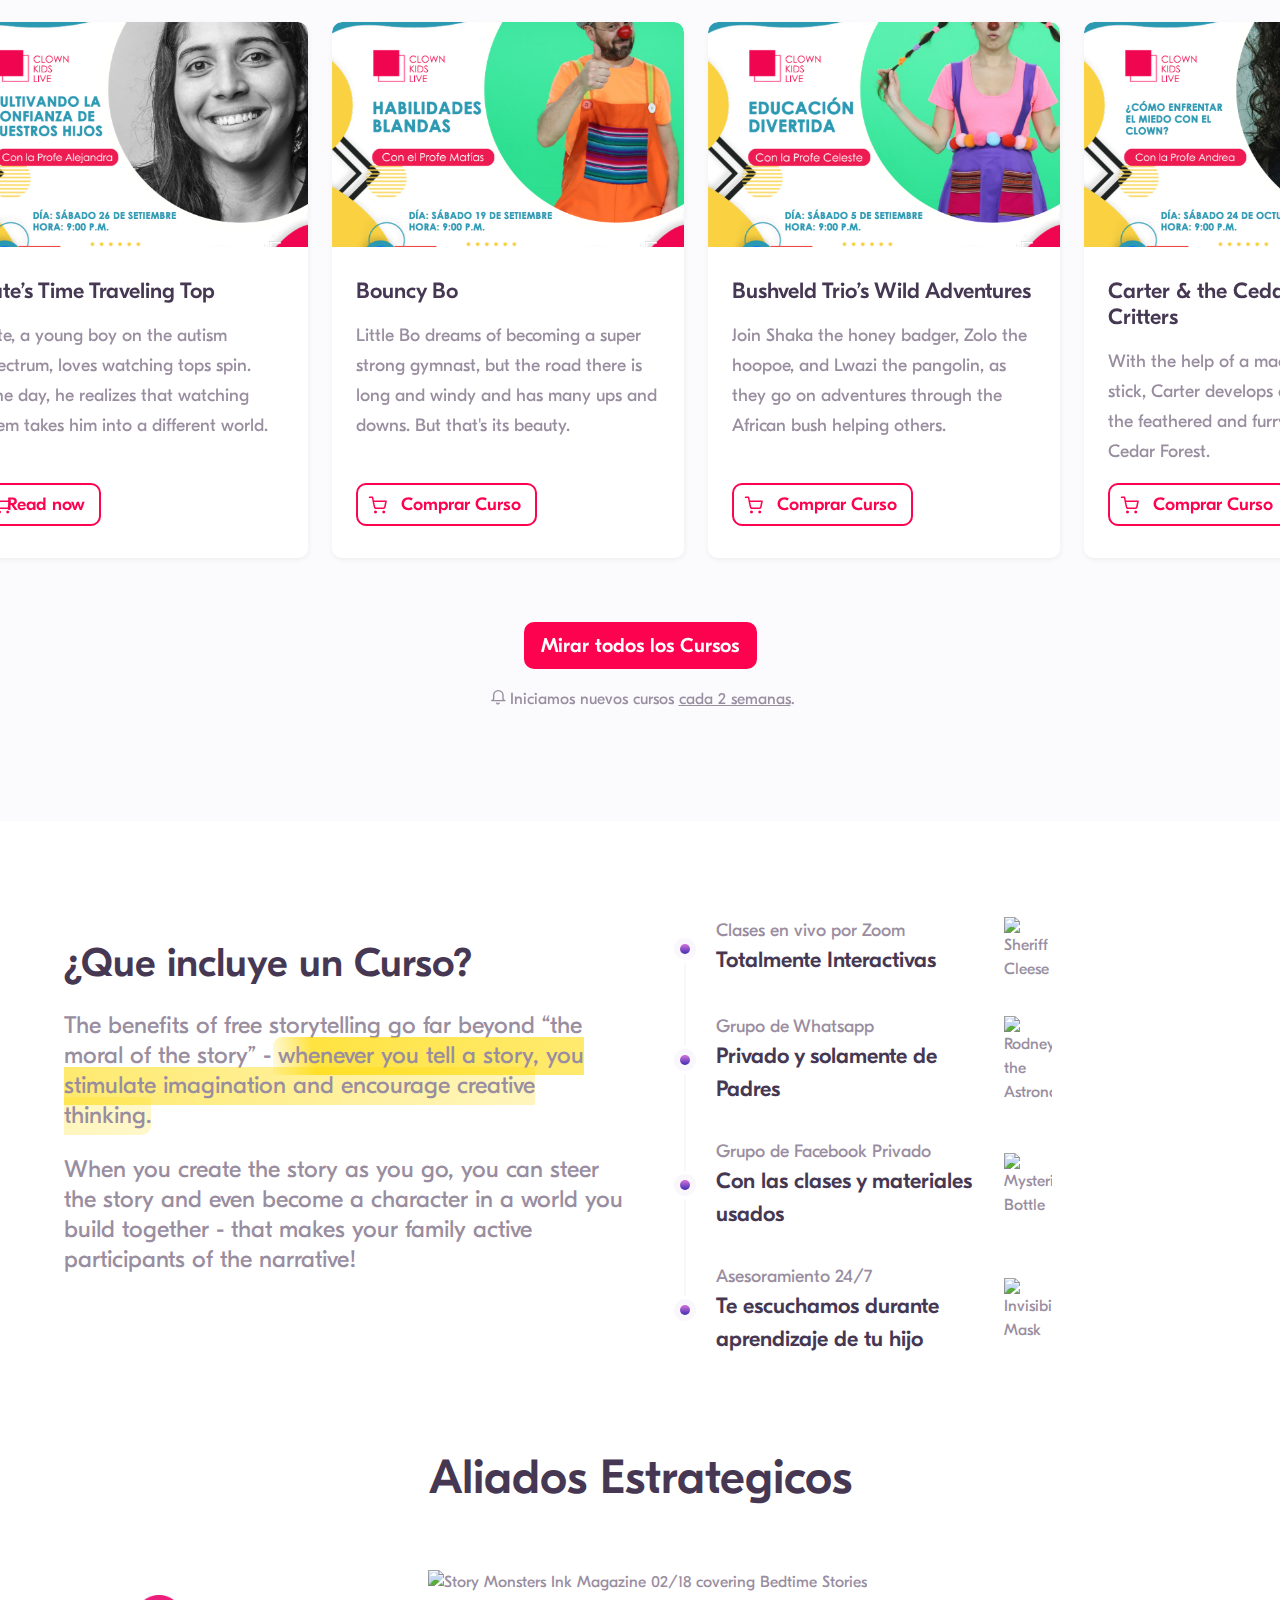
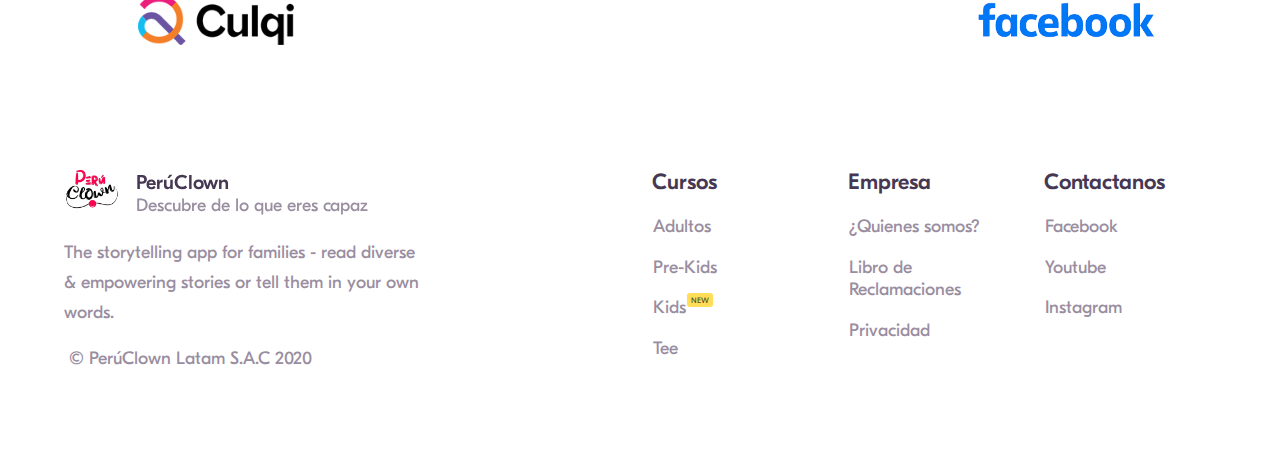
==== commit 8b374ecb: "web lista cursos lista" ====
--- a/index.html
+++ b/index.html
@@ -38,7 +38,7 @@
                     <div class="navbar-menu" id="mainNav">
                         <div class="navbar-end">
                             <a href="/" class="navbar-item is-active">Inicio</a>
-                            <a href="/cursos.html" class="navbar-item" style="margin-right: 30px;">Cursos
+                            <a href="/cursos" class="navbar-item" style="margin-right: 30px;">Cursos
                                 <span class="tag is-warning is-micro is-uppercase">New</span>
                             </a>
                             <a class="navbar-item button is-info">Soporte</a>
@@ -79,7 +79,7 @@
                         </div>
                         <div class="column is-6">
                             <div class="section-media">
-                                <img role="presentation" style="max-height: 450px;"
+                                <img role="presentation" style="max-height: 450px; border-radius: 20px;"
                                     src="assets/images/personas.png">
                                 <p>
                                     <small>
@@ -139,7 +139,7 @@
                             - falling in love guaranteed! </h3>
                         <div class="counter">
                             <div class="counter-item">
-                                <div class="counter-number"> +32<small>mil</small>
+                                <div class="counter-number"> <b style="color:#3298dc">+</b>32<small>mil</small>
                                 </div>
                                 <div class="counter-label"> Seguidores </div>
                             </div>
@@ -156,7 +156,7 @@
                                 </div>
                             </div>
                             <div class="counter-item">
-                                <div class="counter-number"> 20<small>diff+</small>
+                                <div class="counter-number"> 20<small>diff<b style="color: #fd024f;">+</b></small>
                                 </div>
                                 <div class="counter-label">
                                     Tipos de Curso </div>
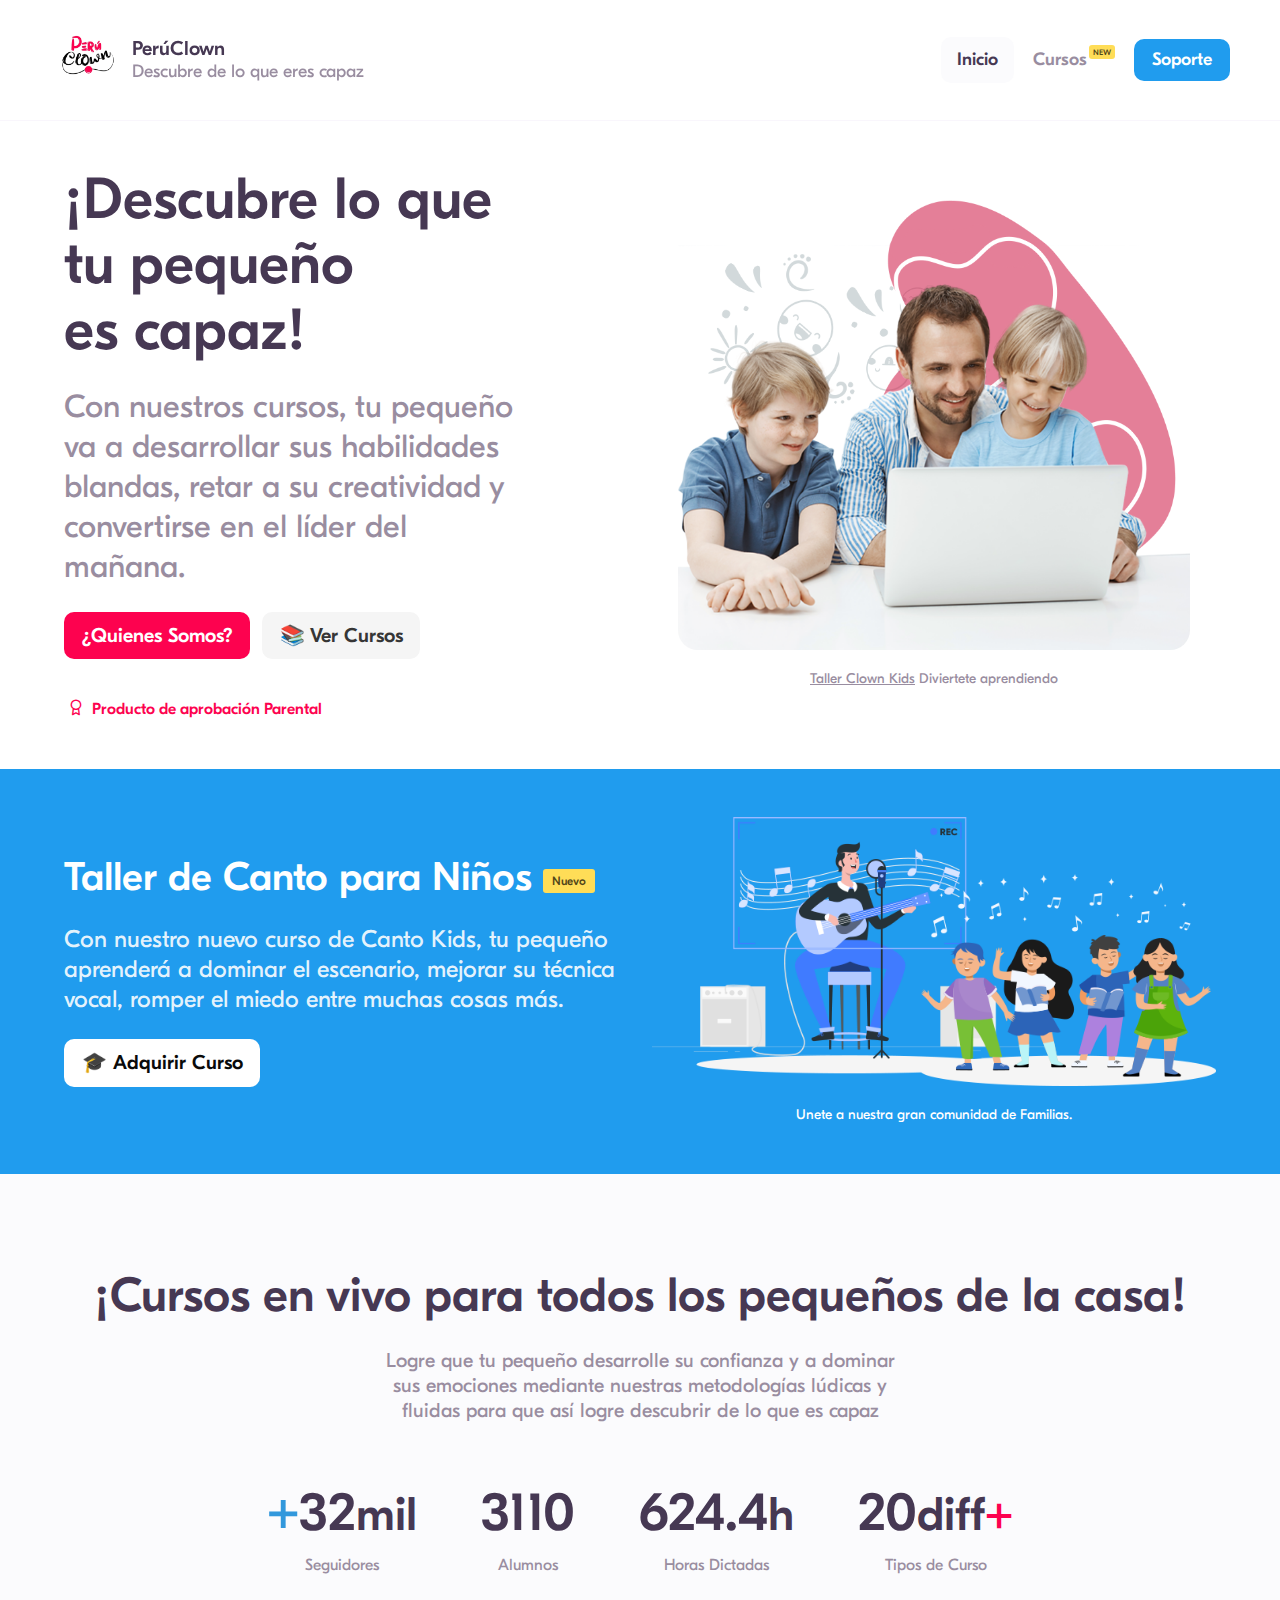
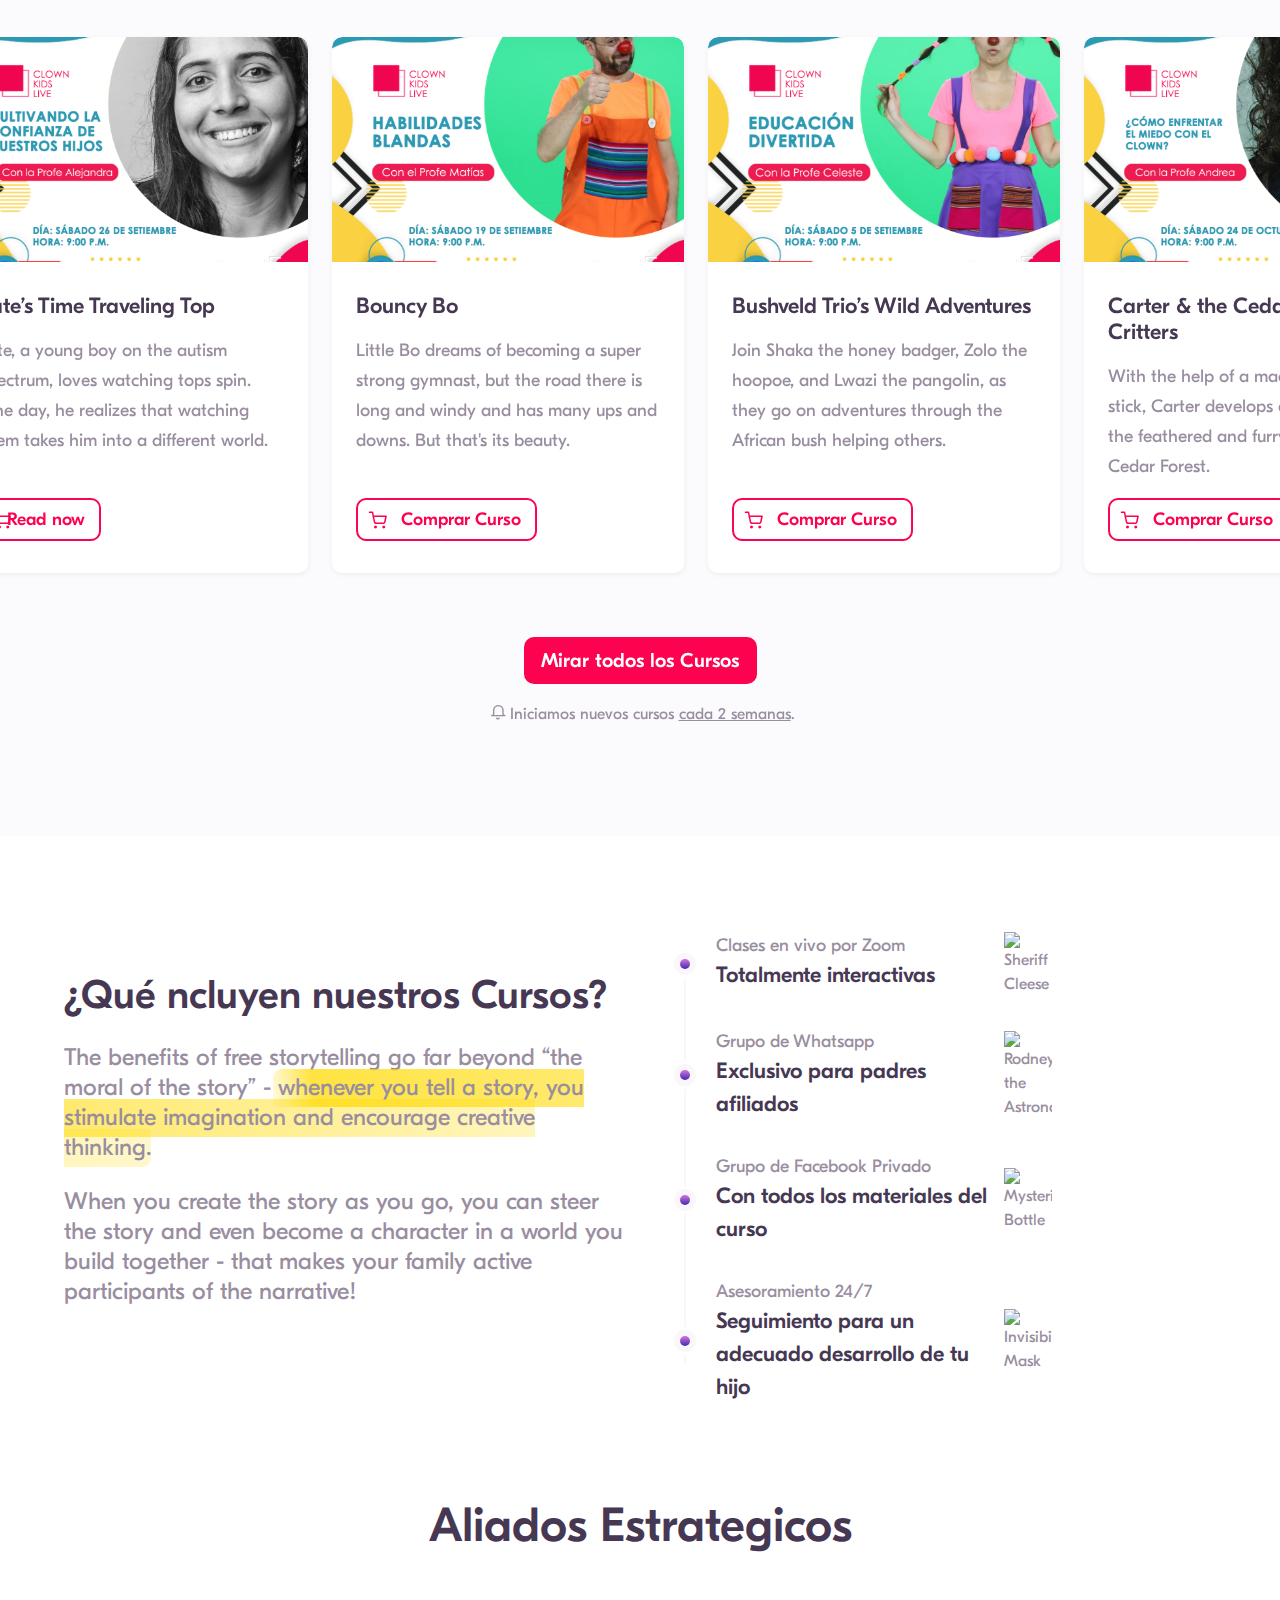
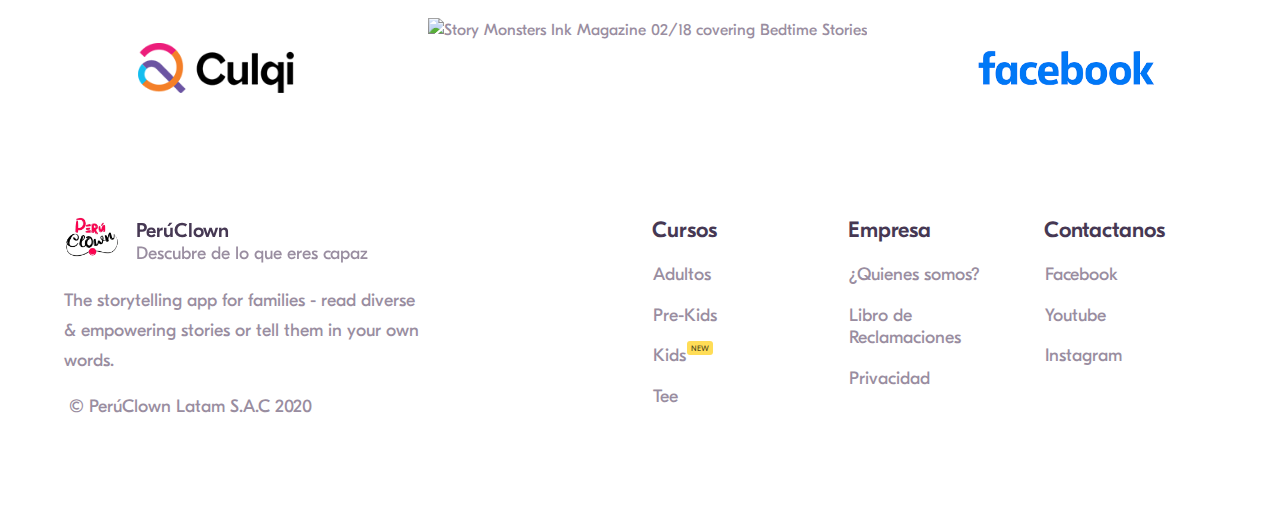
==== commit 9f690b28: "diseño detalle" ====
--- a/index.html
+++ b/index.html
@@ -4,11 +4,11 @@
 <head>
     <meta charset="UTF-8">
     <meta name="viewport" content="width=device-width, initial-scale=1.0">
-    <title>PerúClown - Cursos en Vivo</title>
     <script defer src="https://use.fontawesome.com/releases/v5.14.0/js/all.js"></script>
     <link rel="stylesheet" href="https://cdn.jsdelivr.net/npm/bulma@0.9.1/css/bulma.min.css">
     <link rel="stylesheet" href="application-11ce26b2.css">
     <script dfer src="app.js"></script>
+    <title>PerúClown - Cursos en Vivo</title>
     <link rel="icon" href="icon.png" >
 </head>
 
@@ -54,13 +54,12 @@
                         <div class="column is-6 is-5-fullhd is-offset-1-fullhd">
                             <div class="section-header">
                                 <h1 class="title is-spaced">
-                                    Clases centrados en el desarrollo
+                                    ¡Descubre lo que tu pequeño
                                     <span class="is-hidden-touch"><br></span>
-                                    de tu niño
+                                    es capaz!
                                 </h1>
                                 <h2 class="subtitle is-3">
-                                    Awaken the inner storyteller with diverse and empowering stories for young & old.
-                                    Storytelling has never been easier.
+                                    Con nuestros cursos, tu pequeño va a desarrollar sus habilidades blandas, retar a su creatividad y convertirse en el líder del mañana.
                                 </h2>
                                 <div class="field is-grouped">
                                     <div class="control">
@@ -105,8 +104,8 @@
                                     <span class="tag is-warning">Nuevo</span>
                                 </h2>
                                 <h2 class="subtitle is-4">
-                                    Join world's first Storytelling School for Families! Learn everything about stories
-                                    and how to tell them. For free in our app!
+                                    Con nuestro nuevo curso de Canto Kids, tu pequeño aprenderá a dominar el escenario, mejorar su técnica vocal, romper el miedo entre muchas cosas más. 
+                                    
                                 </h2>
                                 <div class="field is-grouped">
                                     <div class="control">
@@ -130,13 +129,9 @@
                 <div class="container">
                     <div class="section-header has-text-centered">
                         <h2 class="title is-1 is-spaced">
-                            Dictamos cursos en directo totalmente dinamicos </h2>
+                            ¡Cursos en vivo para todos los pequeños de la casa! </h2>
                         <h3 class="subtitle is-5">
-                            To really encourage storytelling and reading,
-                            you have to fall in love with the characters and
-                            the story. We will provide a constant stream of
-                            exciting new Storyworlds in every imaginable genre
-                            - falling in love guaranteed! </h3>
+                            Logre que tu pequeño desarrolle su confianza y a dominar sus emociones mediante nuestras metodologías lúdicas y fluidas para que así logre descubrir de lo que es capaz </h3>
                         <div class="counter">
                             <div class="counter-item">
                                 <div class="counter-number"> <b style="color:#3298dc">+</b>32<small>mil</small>
@@ -488,7 +483,7 @@
                             <div class="columns is-vcentered">
                                 <div class="column is-6">
                                     <div class="section-header">
-                                        <h2 class="title is-2 is-spaced"> ¿Que incluye un Curso? </h2>
+                                        <h2 class="title is-2 is-spaced"> ¿Qué ncluyen nuestros Cursos? </h2>
                                         <h3 class="subtitle is-4"> The benefits of free storytelling go far beyond “the
                                             moral of the story” - <span class="has-highlight">whenever you tell a story,
                                                 you stimulate imagination and encourage creative thinking</span>. </h3>
@@ -504,7 +499,7 @@
                                             <div class="story-item">
                                                 <div class="story-body">
                                                     <div class="story-caption"> Clases en vivo por Zoom </div>
-                                                    <div class="story-subject"> Totalmente Interactivas </div>
+                                                    <div class="story-subject"> Totalmente interactivas </div>
                                                 </div>
                                                 <div class="story-icon"> <img alt="Sheriff Cleese"
                                                         src="https://excelldesign.co.uk/wp-content/uploads/2020/04/Zoom-App-Icon-2.png">
@@ -513,7 +508,7 @@
                                             <div class="story-item">
                                                 <div class="story-body">
                                                     <div class="story-caption"> Grupo de Whatsapp </div>
-                                                    <div class="story-subject"> Privado y solamente de Padres </div>
+                                                    <div class="story-subject"> Exclusivo para padres afiliados </div>
                                                 </div>
                                                 <div class="story-icon"> <img alt="Rodney the Astronaut"
                                                         src="https://www.kindpng.com/picc/m/74-747955_redes-sociales-logos-png-whatsapp-logo-png-transparent.png">
@@ -522,7 +517,7 @@
                                             <div class="story-item">
                                                 <div class="story-body">
                                                     <div class="story-caption"> Grupo de Facebook Privado </div>
-                                                    <div class="story-subject"> Con las clases y materiales usados </div>
+                                                    <div class="story-subject"> Con todos los materiales del curso </div>
                                                 </div>
                                                 <div class="story-icon"> <img alt="Mysterious Bottle"
                                                         src="https://pngimg.com/uploads/facebook_logos/facebook_logos_PNG19753.png">
@@ -531,7 +526,7 @@
                                             <div class="story-item">
                                                 <div class="story-body">
                                                     <div class="story-caption"> Asesoramiento 24/7 </div>
-                                                    <div class="story-subject"> Te escuchamos durante aprendizaje de tu hijo</div>
+                                                    <div class="story-subject"> Seguimiento para un adecuado desarrollo de tu hijo</div>
                                                 </div>
                                                 <div class="story-icon"> <img alt="Invisibility Mask"
                                                         src="https://encrypted-tbn0.gstatic.com/images?q=tbn:ANd9GcTqBlenYZcSx9pwz3qI9UbEdRH6mi_gDF5QJg&usqp=CAU">
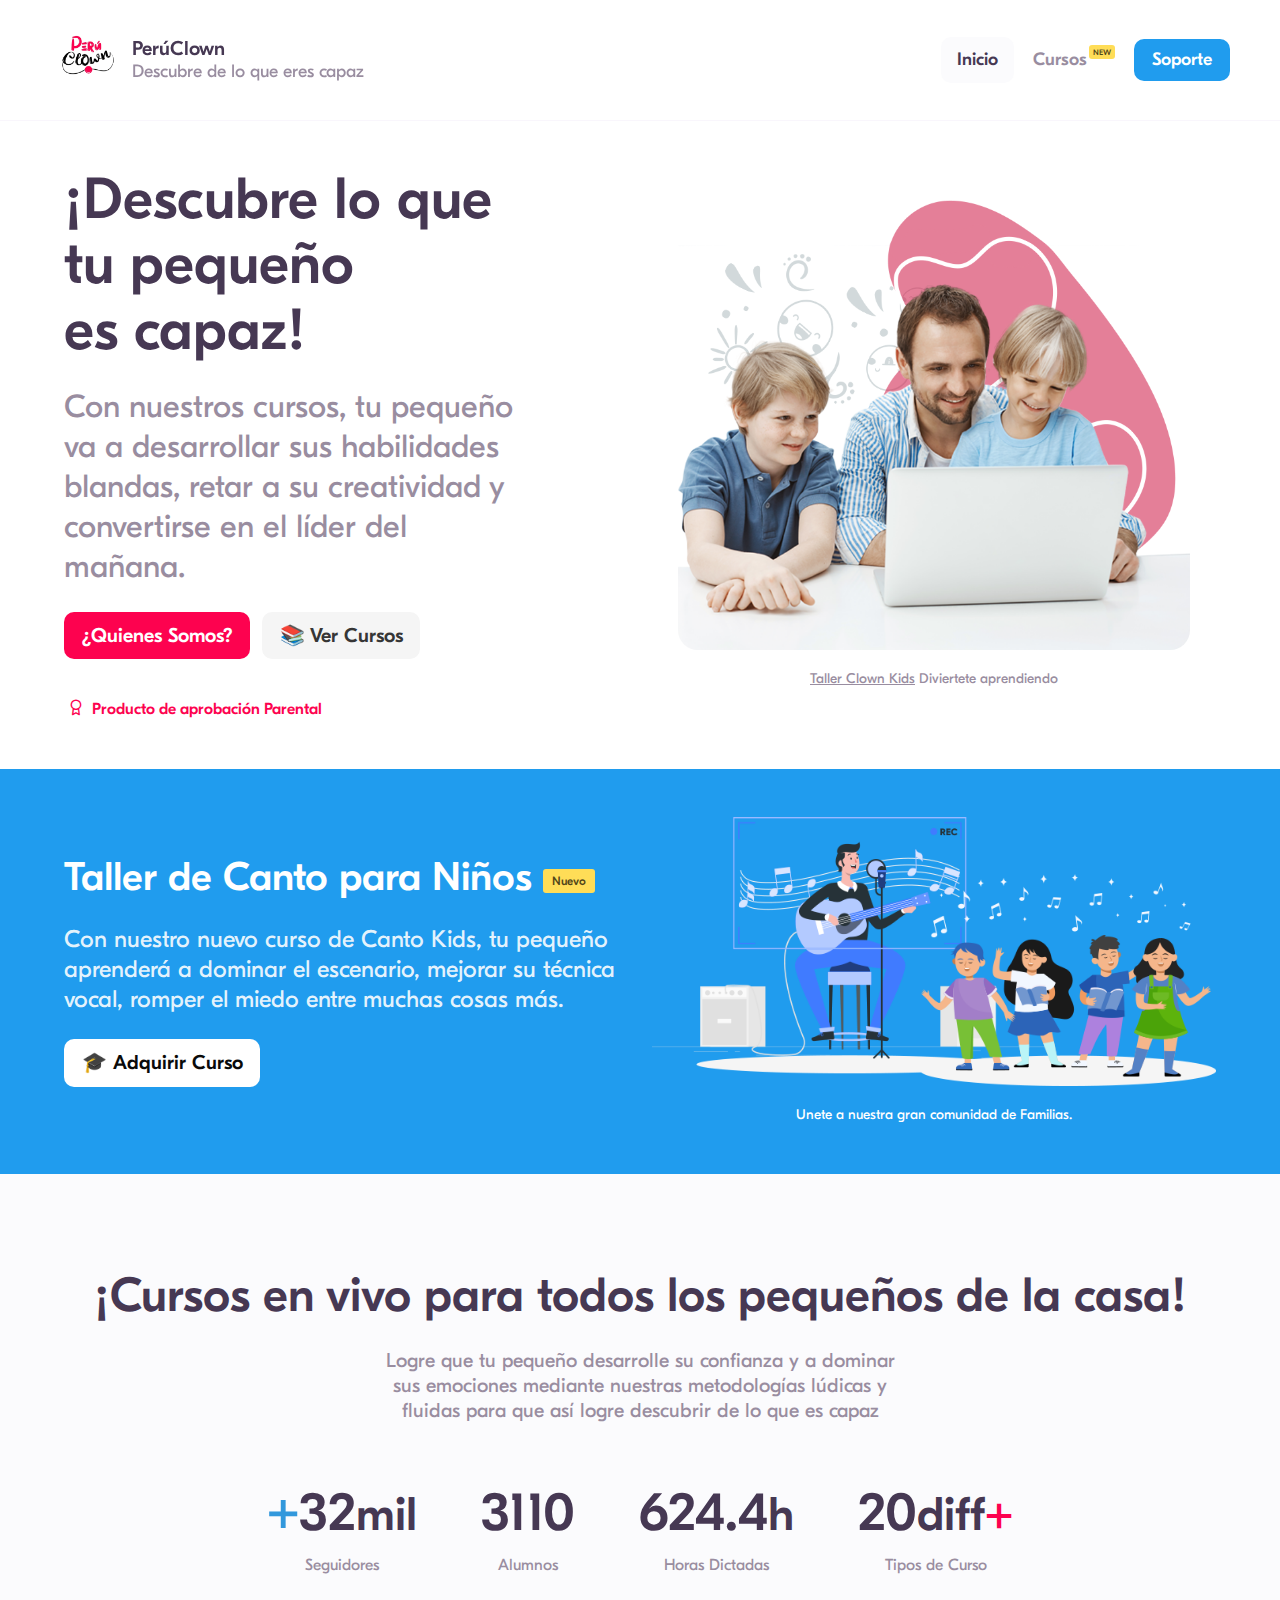
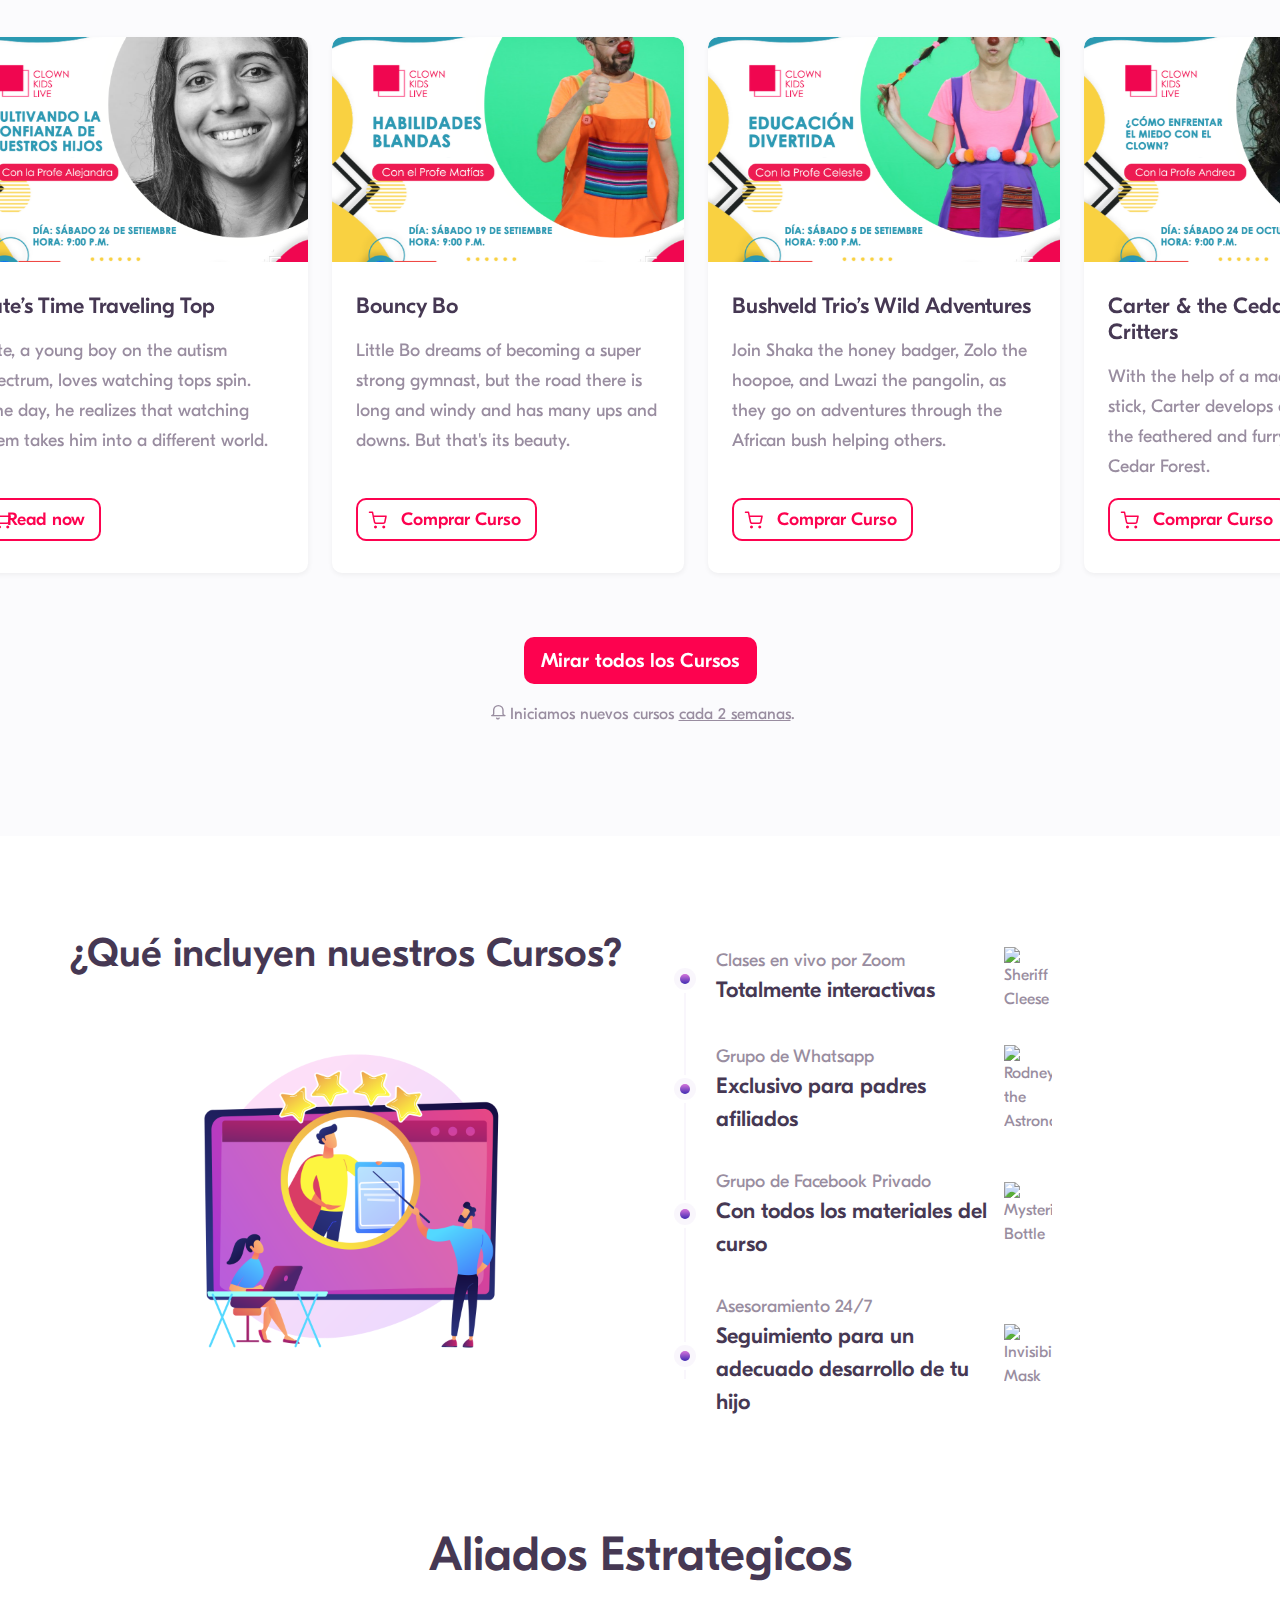
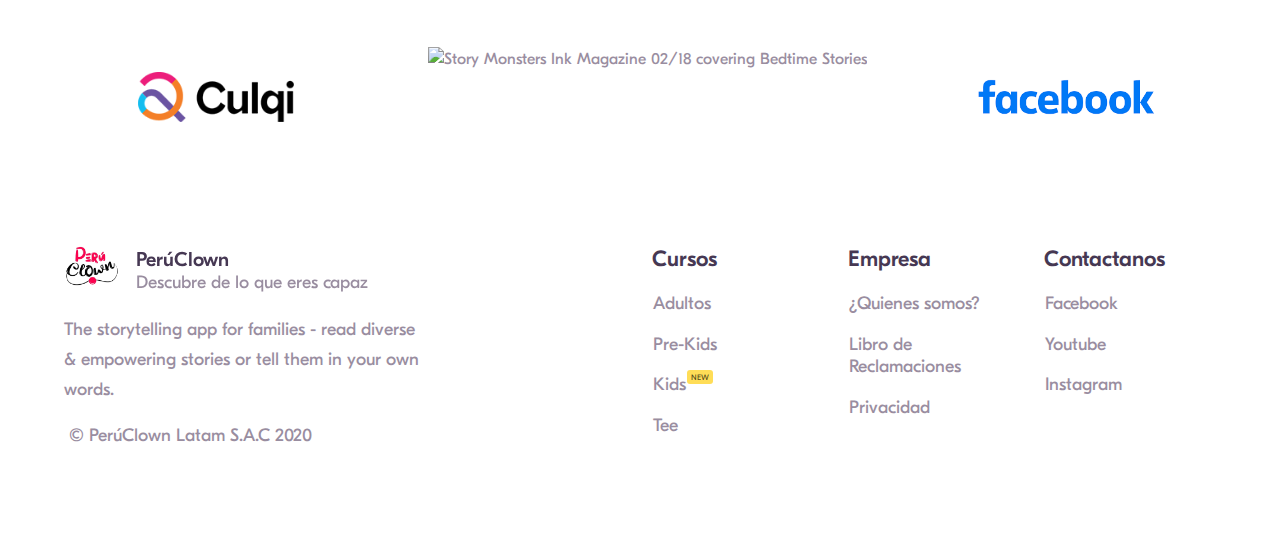
==== commit 0a287b56: "Final Cursos" ====
--- a/index.html
+++ b/index.html
@@ -482,14 +482,9 @@
                         <div class="column is-12 is-10-fullhd">
                             <div class="columns is-vcentered">
                                 <div class="column is-6">
-                                    <div class="section-header">
-                                        <h2 class="title is-2 is-spaced"> ¿Qué ncluyen nuestros Cursos? </h2>
-                                        <h3 class="subtitle is-4"> The benefits of free storytelling go far beyond “the
-                                            moral of the story” - <span class="has-highlight">whenever you tell a story,
-                                                you stimulate imagination and encourage creative thinking</span>. </h3>
-                                        <h3 class="subtitle is-4"> When you create the story as you go, you can steer
-                                            the story and even become a character in a world you build together - that
-                                            makes your family active participants of the narrative! </h3>
+                                    <div class="section-header" style="text-align: -webkit-center;">
+                                        <h2 class="title is-2 is-spaced"> ¿Qué incluyen nuestros Cursos? </h2>
+                                        <img style="max-height: 400px;" src="assets/images/requisitos.png"></img>
                                         <hr class="spacer is-2">
                                     </div>
                                 </div>
